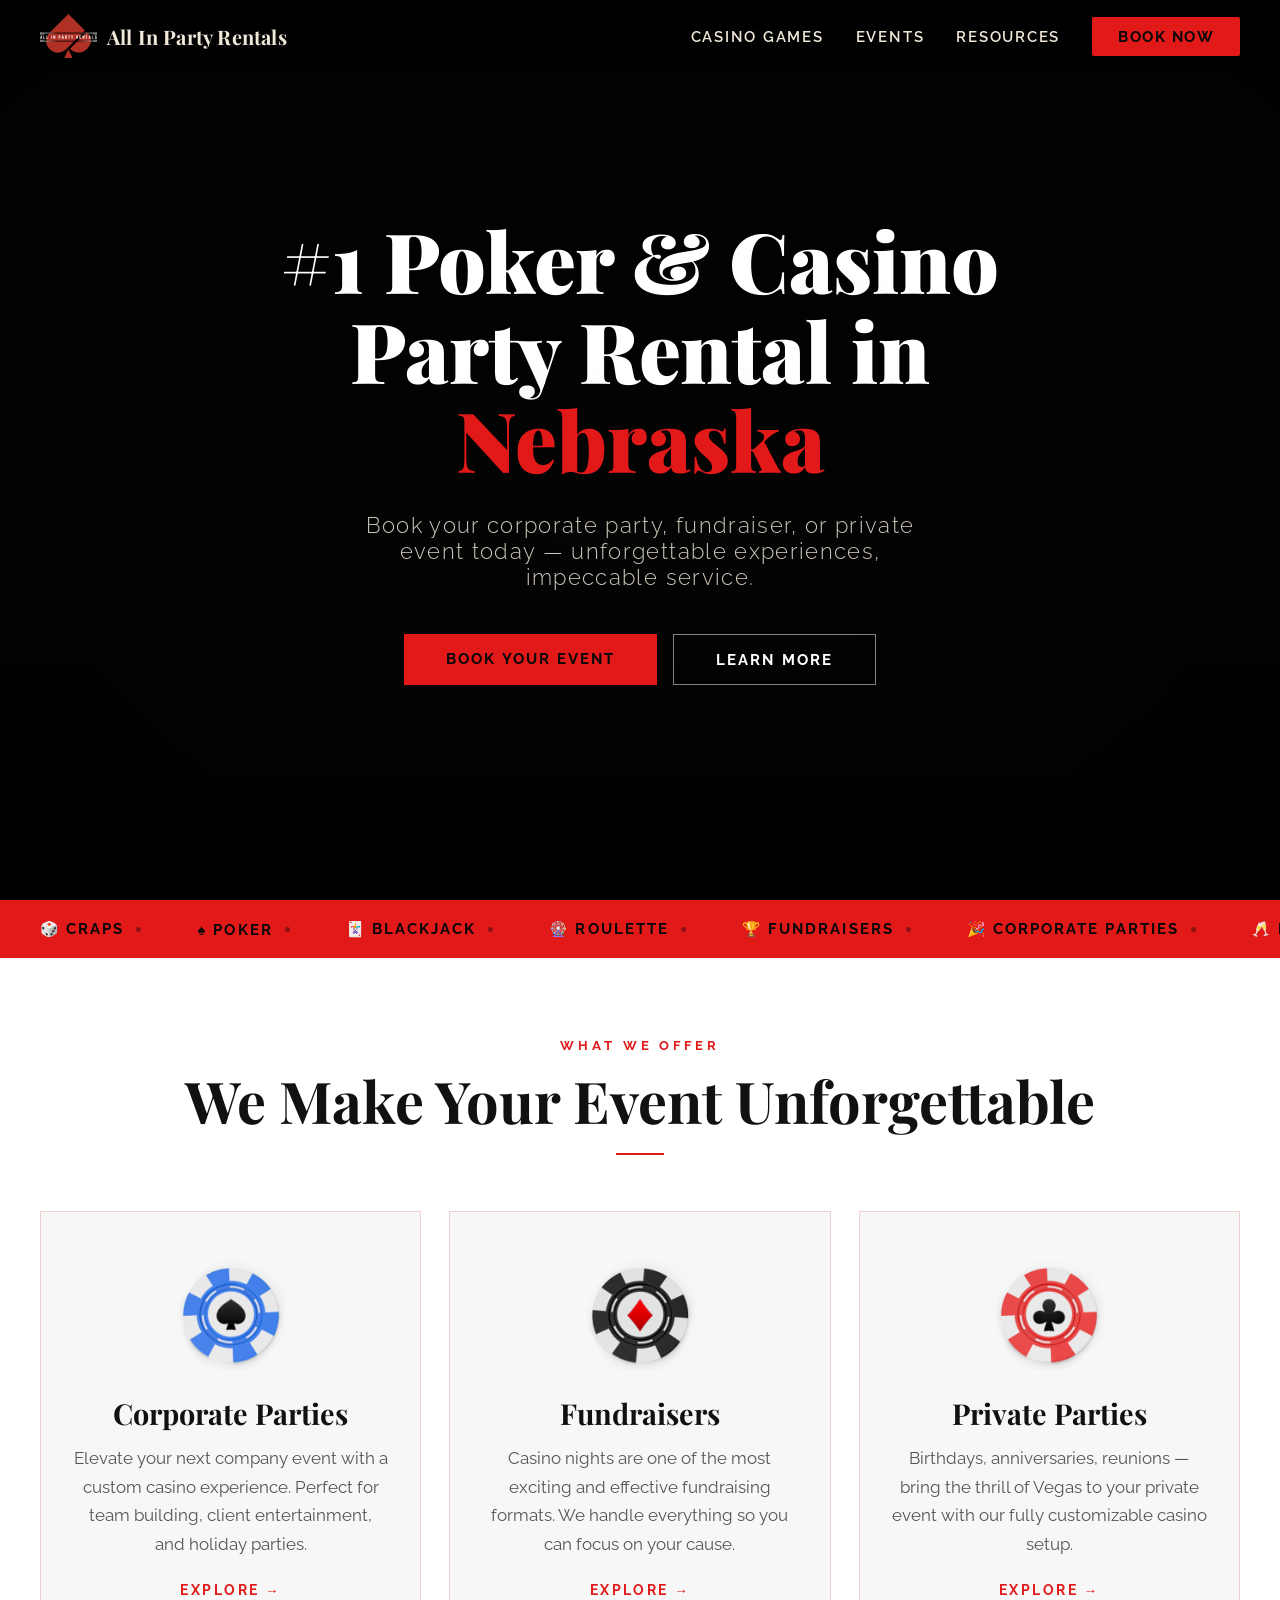
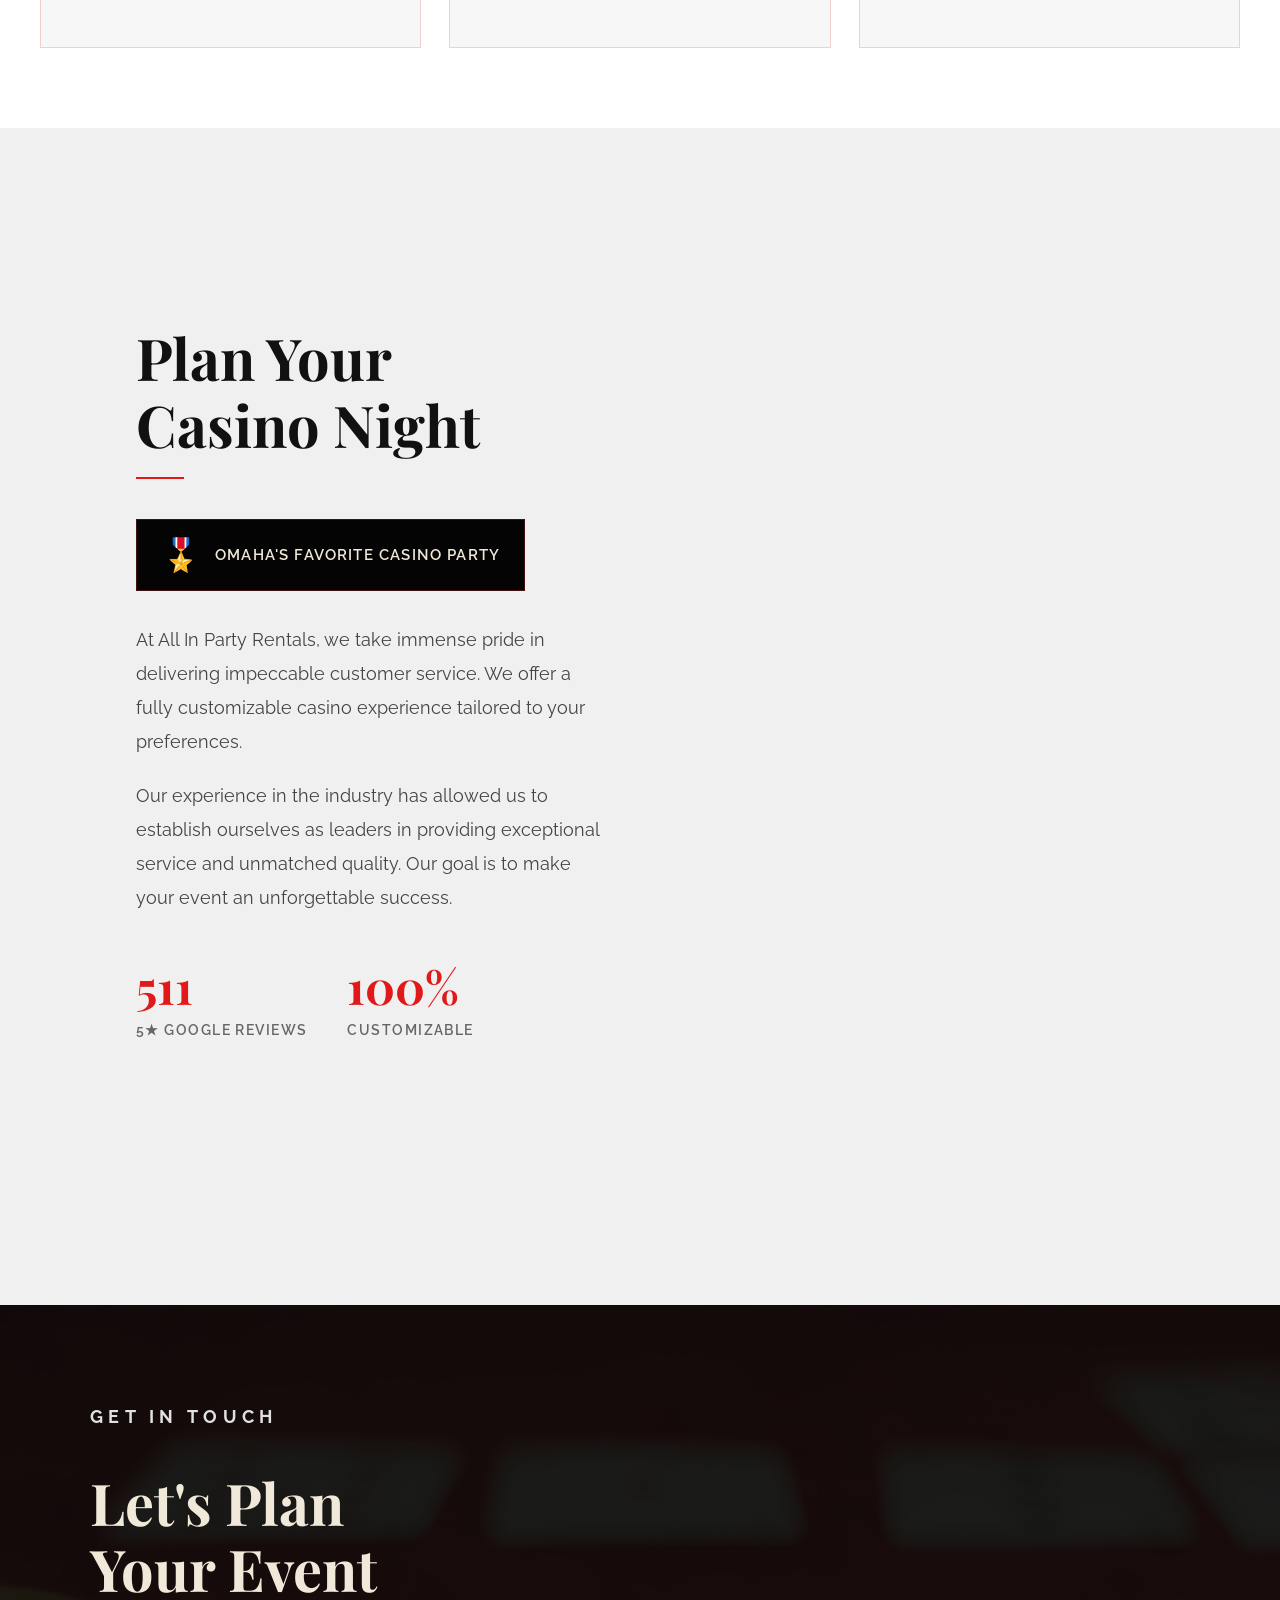
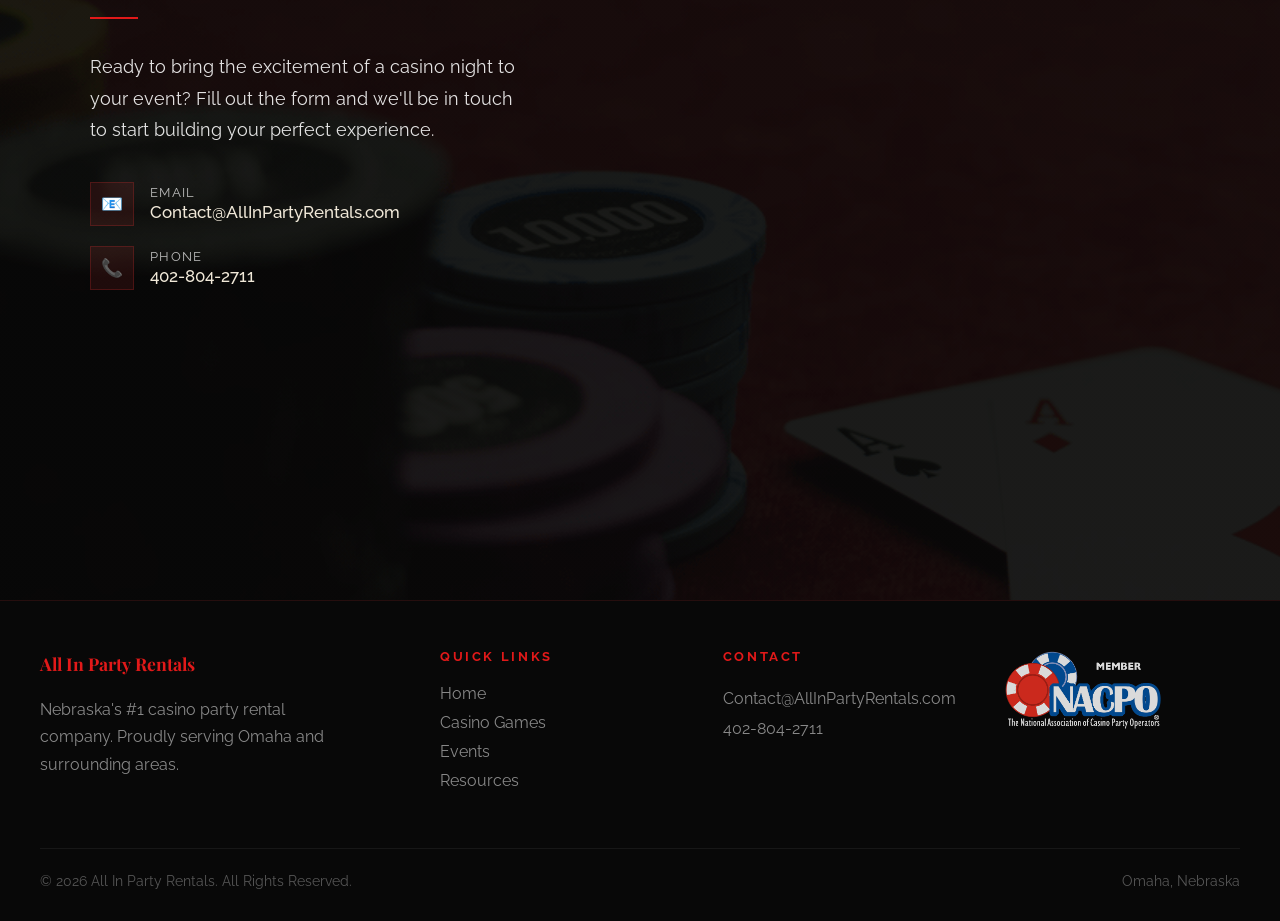
==== index.html @ 8415f89a "added meta pixel" ====
<!DOCTYPE html>
<html lang="en">
<head>
  <meta charset="UTF-8" />
  <meta name="viewport" content="width=device-width, initial-scale=1.0" />
  <title>Casino Night Omaha &amp; Nebraska | All In Party Rentals</title>
  <meta name="description"
    content="Omaha's #1 casino party rental. Blackjack, poker & craps tables with professional dealers for corporate events, fundraisers & private parties across Nebraska." />
  <link rel="canonical" href="https://www.allinpartyrentals.com/" />
  <meta property="og:type" content="website" />
  <meta property="og:title" content="Casino Night Omaha &amp; Nebraska | All In Party Rentals" />
  <meta property="og:description"
    content="Omaha's #1 casino party rental. Blackjack, poker & craps tables with professional dealers for corporate events, fundraisers & private parties across Nebraska." />
  <meta property="og:url" content="https://www.allinpartyrentals.com/" />
  <meta property="og:image"
    content="https://www.allinpartyrentals.com/media/poker-and-casino-gamlbing-header-color-corrected.png" />
  <meta property="og:site_name" content="All In Party Rentals" />
  <meta name="twitter:card" content="summary_large_image" />
  <script type="application/ld+json">
  {
    "@context": "https://schema.org",
    "@type": ["LocalBusiness", "EntertainmentBusiness"],
    "name": "All In Party Rentals",
    "description": "Omaha's premier casino party rental company. We provide professional casino tables and dealers for casino nights, corporate events, fundraisers, and private parties across Nebraska.",
    "url": "https://www.allinpartyrentals.com",
    "telephone": "+14028042711",
    "email": "Contact@AllInPartyRentals.com",
    "address": {
      "@type": "PostalAddress",
      "addressLocality": "Omaha",
      "addressRegion": "NE",
      "addressCountry": "US"
    },
    "geo": {
      "@type": "GeoCoordinates",
      "latitude": 41.2565,
      "longitude": -95.9345
    },
    "areaServed": [
      "Omaha, NE", "Lincoln, NE", "Bellevue, NE", "Fremont, NE", "Blair, NE",
      "Gretna, NE", "Elkhorn, NE", "Kearney, NE", "Nebraska City, NE",
      "Plattsmouth, NE", "Ashland, NE", "Council Bluffs, IA",
      "Glenwood, IA", "Kansas City, MO"
    ],
    "hasOfferCatalog": {
      "@type": "OfferCatalog",
      "name": "Casino Party Rental Services",
      "itemListElement": [
        {"@type": "Offer", "itemOffered": {"@type": "Service", "name": "Casino Night Omaha", "description": "Full casino night rental packages for events in Omaha, Nebraska"}},
        {"@type": "Offer", "itemOffered": {"@type": "Service", "name": "Blackjack Table Rental Omaha", "description": "Professional blackjack table rental with dealer for Omaha and Nebraska events"}},
        {"@type": "Offer", "itemOffered": {"@type": "Service", "name": "Craps Table Rental Nebraska", "description": "Craps table rental with professional dealer for events across Nebraska"}},
        {"@type": "Offer", "itemOffered": {"@type": "Service", "name": "Corporate Casino Night Omaha", "description": "Casino night events and company parties in Omaha and across Nebraska"}},
        {"@type": "Offer", "itemOffered": {"@type": "Service", "name": "Fundraiser Casino Night Nebraska", "description": "Casino night fundraising events for nonprofits and charities across Nebraska"}}
      ]
    },
    "aggregateRating": {
      "@type": "AggregateRating",
      "ratingValue": "5.0",
      "bestRating": "5",
      "ratingCount": "511"
    },
    "sameAs": [
      "https://www.facebook.com/allinpartyrentals",
      "https://www.instagram.com/all_in_party_rentals/",
      "https://www.linkedin.com/company/all-in-party-rentals/about/"
    ]
  }
  </script>
  <link rel="preconnect" href="https://fonts.googleapis.com" />
  <link rel="preconnect" href="https://fonts.gstatic.com" crossorigin />
  <link
    href="https://fonts.googleapis.com/css2?family=Playfair+Display:wght@400;700;900&family=Raleway:wght@300;400;500;600;700&display=swap"
    rel="stylesheet" />
  <link rel="stylesheet" href="styles.css" />
  <link rel="icon" href="media/all-in-party-logo-black.svg" type="image/svg+xml" />
  <link rel="icon" href="media/all-in-party-logo-white.ico" type="image/x-icon" />

  <!-- Google tag (gtag.js) -->
  <script async src="https://www.googletagmanager.com/gtag/js?id=G-B8Q6P3J2T4"></script>
  <script>
    window.dataLayer = window.dataLayer || [];
    function gtag() { dataLayer.push(arguments); }
    gtag('js', new Date());

    gtag('config', 'G-B8Q6P3J2T4');
  </script>

  <!-- Meta Pixel Code -->
  <script>
  !function(f,b,e,v,n,t,s)
  {if(f.fbq)return;n=f.fbq=function(){n.callMethod?
  n.callMethod.apply(n,arguments):n.queue.push(arguments)};
  if(!f._fbq)f._fbq=n;n.push=n;n.loaded=!0;n.version='2.0';
  n.queue=[];t=b.createElement(e);t.async=!0;
  t.src=v;s=b.getElementsByTagName(e)[0];
  s.parentNode.insertBefore(t,s)}(window, document,'script',
  'https://connect.facebook.net/en_US/fbevents.js');
  fbq('init', '976255651562313');
  fbq('track', 'PageView');
  </script>
  <noscript>
    <img height="1" width="1" style="display:none"
    src="https://www.facebook.com/tr?id=976255651562313&ev=PageView&noscript=1"/>
  </noscript>
  <!-- End Meta Pixel Code -->

</head>


<body>

  <!-- ═══════════════════ NAV ═══════════════════ -->
  <nav id="nav">
    <a class="nav-logo" href="#">
      <img src="media/all-in-party-logo-white.svg" alt="All In Party Rentals logo" />
      <span class="nav-logo-text">All In Party Rentals</span>
    </a>
    <ul class="nav-links">
      <li><a href="casino-games.html">Casino Games</a></li>
      <li><a href="events.html">Events</a></li>
      <li><a href="resources.html">Resources</a></li>
      <li><a href="#contact" class="nav-cta">Book Now</a></li>
    </ul>
    <button class="hamburger" id="hamburger" aria-label="Open menu">
      <span></span><span></span><span></span>
    </button>
  </nav>

  <!-- mobile menu -->
  <div class="mobile-menu" id="mobileMenu">
    <a href="casino-games.html" onclick="closeMobile()">Casino Games</a>
    <a href="events.html" onclick="closeMobile()">Events</a>
    <a href="resources.html" onclick="closeMobile()">Resources</a>
    <a href="#contact" style="color:var(--red);">Book Now</a>
  </div>

  <!-- booking modal -->
  <div class="booking-modal" id="bookingModal">
    <button class="modal-close" id="modalClose" aria-label="Close booking form">
      <span></span><span></span>
    </button>
    <div class="modal-inner">
      <p class="section-label" style="text-align:center">Get In Touch</p>
      <h2 class="section-title" style="text-align:center; margin-bottom:20px">Request a Booking</h2>
      <div class="red-rule" style="margin: 0 auto 36px;"></div>
      <div class="contact-form">
        <form id="bookingForm">
          <div class="form-row">
            <div class="form-group">
              <label for="fname">Name *</label>
              <input type="text" id="fname" name="name" placeholder="Your name" required />
            </div>
            <div class="form-group">
              <label for="femail">Email *</label>
              <input type="email" id="femail" name="email" placeholder="your@email.com" required />
            </div>
          </div>
          <div class="form-row">
            <div class="form-group">
              <label for="fphone">Phone</label>
              <input type="tel" id="fphone" name="phone" placeholder="(402) 000-0000" />
            </div>
            <div class="form-group">
              <label for="fdate">Event Date</label>
              <input type="date" id="fdate" name="event_date" />
            </div>
          </div>
          <div class="form-group">
            <label for="flocation">Event Location</label>
            <input type="text" id="flocation" name="event_location" placeholder="City, venue name, etc." />
          </div>
          <div class="form-group">
            <label for="fmessage">Message</label>
            <textarea id="fmessage" name="message"
              placeholder="Tell us about your event — number of guests, type of event, games you're interested in..."></textarea>
          </div>
          <div class="form-submit">
            <button type="submit" class="btn btn-red" id="submitBtn">Send Request</button>
          </div>
          <p class="form-status" id="formStatus"></p>
        </form>
      </div>
    </div>
  </div>

  <!-- ═══════════════════ HERO ═══════════════════ -->
  <section class="hero" id="home">
    <video class="hero-video" autoplay muted loop playsinline preload="auto"
      src="media/Homepage-Casino-new.mp4"></video>
    <div class="hero-overlay"></div>
    <div class="hero-content">
      <h1>#1 Poker &amp; Casino<br>Party Rental in <em>Nebraska</em></h1>
      <p class="hero-sub">Book your corporate party, fundraiser, or private event today — unforgettable experiences,
        impeccable service.</p>
      <div class="hero-buttons">
        <a href="#contact" class="btn btn-red">Book Your Event</a>
        <a href="events.html" class="btn btn-outline">Learn More</a>
      </div>
    </div>

  </section>

  <!-- ═══════════════════ SERVICES STRIP ═══════════════════ -->
  <div class="services-strip">
    <div class="strip-track">
      <span class="strip-item">🎲 Craps <span class="strip-dot"></span></span>
      <span class="strip-item">♠️ Poker <span class="strip-dot"></span></span>
      <span class="strip-item">🃏 Blackjack <span class="strip-dot"></span></span>
      <span class="strip-item">🎡 Roulette <span class="strip-dot"></span></span>
      <span class="strip-item">🏆 Fundraisers <span class="strip-dot"></span></span>
      <span class="strip-item">🎉 Corporate Parties <span class="strip-dot"></span></span>
      <span class="strip-item">🥂 Private Events <span class="strip-dot"></span></span>
      <span class="strip-item">💍 Weddings <span class="strip-dot"></span></span>
      <span class="strip-item">🎓 Grad Parties <span class="strip-dot"></span></span>

      <!-- duplicated for seamless loop -->
      <span class="strip-item">🎲 Craps <span class="strip-dot"></span></span>
      <span class="strip-item">♠️ Poker <span class="strip-dot"></span></span>
      <span class="strip-item">🃏 Blackjack <span class="strip-dot"></span></span>
      <span class="strip-item">🎡 Roulette <span class="strip-dot"></span></span>
      <span class="strip-item">🏆 Fundraisers <span class="strip-dot"></span></span>
      <span class="strip-item">🎉 Corporate Parties <span class="strip-dot"></span></span>
      <span class="strip-item">🥂 Private Events <span class="strip-dot"></span></span>
      <span class="strip-item">💍 Weddings <span class="strip-dot"></span></span>
      <span class="strip-item">🎓 Grad Parties <span class="strip-dot"></span></span>
    </div>
  </div>

  <!-- ═══════════════════ EVENT TYPES ═══════════════════ -->
  <section class="events" id="events">
    <div class="events-inner">
      <p class="section-label reveal">What We Offer</p>
      <h2 class="section-title reveal">We Make Your Event Unforgettable</h2>
      <div class="red-rule reveal" style="margin: 0 auto;"></div>

      <div class="chips-grid">

        <a class="chip-card reveal" href="events.html#corporate">
          <img class="chip-icon" src="media/Blue-White-Casino-Chip.png" alt="Blue casino chip" />
          <h3>Corporate Parties</h3>
          <p>Elevate your next company event with a custom casino experience. Perfect for team building, client
            entertainment, and holiday parties.</p>
          <span class="chip-arrow">Explore →</span>
        </a>

        <a class="chip-card reveal" href="events.html#fundraisers">
          <img class="chip-icon" src="media/Black-White-Casino-Chip.png" alt="Black casino chip" />
          <h3>Fundraisers</h3>
          <p>Casino nights are one of the most exciting and effective fundraising formats. We handle everything so you
            can focus on your cause.</p>
          <span class="chip-arrow">Explore →</span>
        </a>

        <a class="chip-card reveal" href="events.html#private">
          <img class="chip-icon" src="media/Red-White-Casino-Chip.png" alt="Red casino chip" />
          <h3>Private Parties</h3>
          <p>Birthdays, anniversaries, reunions — bring the thrill of Vegas to your private event with our fully
            customizable casino setup.</p>
          <span class="chip-arrow">Explore →</span>
        </a>

      </div>
    </div>
  </section>

  <!-- ═══════════════════ ABOUT ═══════════════════ -->
  <section class="about" id="about">
    <div class="about-inner">

      <div class="about-text">
        <p class="section-label reveal"></p>
        <h2 class="section-title reveal">Plan Your<br>Casino Night</h2>
        <div class="red-rule reveal"></div>

        <div class="about-badge reveal">
          <span>🎖️</span>
          <p>Omaha's Favorite Casino Party</p>
        </div>

        <p class="reveal">At All In Party Rentals, we take immense pride in delivering impeccable customer service. We
          offer a fully customizable casino experience tailored to your preferences.</p>
        <p class="reveal">Our experience in the industry has allowed us to establish ourselves as leaders in providing
          exceptional service and unmatched quality. Our goal is to make your event an unforgettable success.</p>

        <div class="stats-row reveal">
          <div class="stat">
            <h4>511</h4>
            <p>5★ Google Reviews</p>
          </div>

          <div class="stat">
            <h4>100%</h4>
            <p>Customizable</p>
          </div>

        </div>

        <div style="margin-top: 36px;" class="reveal">
          <a href="#contact" class="btn btn-red">Get a Quote</a>
        </div>
      </div>

    </div>

    <div class="about-image-wrap reveal">
      <img src="media/Intersection-2-e1687543511162.png" alt="Roulette wheel"
        onerror="this.parentElement.style.display='none'" />
    </div>

  </section>

  <!-- ═══════════════════ CONTACT ═══════════════════ -->
  <section class="contact" id="contact">
    <div class="contact-inner">

      <div class="contact-info">
        <p class="section-label reveal">Get In Touch</p>
        <h2 class="section-title reveal">Let's Plan<br>Your Event</h2>
        <div class="red-rule reveal"></div>
        <p class="reveal">Ready to bring the excitement of a casino night to your event? Fill out the form and we'll be
          in touch to start building your perfect experience.</p>

        <div class="contact-detail reveal">
          <div class="contact-detail-icon">📧</div>
          <div class="contact-detail-text">
            <small>Email</small>
            <a href="mailto:Contact@AllInPartyRentals.com">Contact@AllInPartyRentals.com</a>
          </div>
        </div>

        <div class="contact-detail reveal">
          <div class="contact-detail-icon">📞</div>
          <div class="contact-detail-text">
            <small>Phone</small>
            <a href="tel:4028042711">402-804-2711</a>
          </div>
        </div>

        <div class="social-links reveal">
          <a class="social-link" href="https://www.facebook.com/allinpartyrentals" target="_blank"
            aria-label="Facebook">
            <svg viewBox="0 0 24 24">
              <path d="M18 2h-3a5 5 0 0 0-5 5v3H7v4h3v8h4v-8h3l1-4h-4V7a1 1 0 0 1 1-1h3z" />
            </svg>
          </a>
          <a class="social-link" href="https://www.instagram.com/all_in_party_rentals/" target="_blank"
            aria-label="Instagram">
            <svg viewBox="0 0 16 16" fill="currentColor">
              <path
                d="M8 0C5.829 0 5.556.01 4.703.048 3.85.088 3.269.222 2.76.42a3.917 3.917 0 0 0-1.417.923A3.927 3.927 0 0 0 .42 2.76C.222 3.268.087 3.85.048 4.7.01 5.555 0 5.827 0 8.001c0 2.172.01 2.444.048 3.297.04.852.174 1.433.372 1.942.205.526.478.972.923 1.417.444.445.89.719 1.416.923.51.198 1.09.333 1.942.372C5.555 15.99 5.827 16 8 16s2.444-.01 3.298-.048c.851-.04 1.434-.174 1.943-.372a3.916 3.916 0 0 0 1.416-.923c.445-.445.718-.891.923-1.417.197-.509.332-1.09.372-1.942C15.99 10.445 16 10.173 16 8s-.01-2.445-.048-3.299c-.04-.851-.175-1.433-.372-1.941a3.926 3.926 0 0 0-.923-1.417A3.911 3.911 0 0 0 13.24.42c-.51-.198-1.092-.333-1.943-.372C10.443.01 10.172 0 7.998 0H8zm-.717 1.442h.718c2.136 0 2.389.007 3.232.046.78.035 1.204.166 1.486.275.373.145.64.319.92.599.28.28.453.546.598.92.11.281.24.705.275 1.485.039.843.047 1.096.047 3.231s-.008 2.389-.047 3.232c-.035.78-.166 1.203-.275 1.485a2.47 2.47 0 0 1-.599.919c-.28.28-.546.453-.92.598-.28.11-.704.24-1.485.276-.843.038-1.096.047-3.232.047s-2.39-.009-3.233-.047c-.78-.036-1.203-.166-1.485-.276a2.478 2.478 0 0 1-.92-.598 2.48 2.48 0 0 1-.6-.92c-.109-.281-.24-.705-.275-1.485-.038-.843-.046-1.096-.046-3.233 0-2.136.008-2.388.046-3.231.036-.78.166-1.204.276-1.486.145-.373.319-.64.599-.92.28-.28.546-.453.92-.598.282-.11.705-.24 1.485-.276.738-.034 1.024-.044 2.515-.045v.002zm4.988 1.328a.96.96 0 1 0 0 1.92.96.96 0 0 0 0-1.92zm-4.27 1.122a4.109 4.109 0 1 0 0 8.217 4.109 4.109 0 0 0 0-8.217zm0 1.441a2.667 2.667 0 1 1 0 5.334 2.667 2.667 0 0 1 0-5.334z" />
            </svg>
          </a>
          <a class="social-link" href="https://www.linkedin.com/company/all-in-party-rentals/about/" target="_blank"
            aria-label="LinkedIn">
            <svg viewBox="0 0 24 24">
              <path d="M16 8a6 6 0 0 1 6 6v7h-4v-7a2 2 0 0 0-2-2 2 2 0 0 0-2 2v7h-4v-7a6 6 0 0 1 6-6zM2 9h4v12H2z" />
              <circle cx="4" cy="4" r="2" />
            </svg>
          </a>
        </div>

        <div class="service-areas reveal">
          <strong>Service Areas</strong>
          <p>Omaha, Lincoln, Elkhorn, Gretna, Blair, Fremont, Bellevue, Plattsmouth, Nebraska City, Kearney, Council
            Bluffs, Glenwood, Ashland &amp; Kansas City</p>
        </div>
      </div>

      <div class="contact-form reveal">
        <h3>Request Booking</h3>
        <form id="bookingFormBottom">
          <div class="form-row">
            <div class="form-group">
              <label for="fname2">Name *</label>
              <input type="text" id="fname2" name="name" placeholder="Your name" required />
            </div>
            <div class="form-group">
              <label for="femail2">Email *</label>
              <input type="email" id="femail2" name="email" placeholder="your@email.com" required />
            </div>
          </div>
          <div class="form-row">
            <div class="form-group">
              <label for="fphone2">Phone</label>
              <input type="tel" id="fphone2" name="phone" placeholder="(402) 000-0000" />
            </div>
            <div class="form-group">
              <label for="fdate2">Event Date</label>
              <input type="date" id="fdate2" name="event_date" />
            </div>
          </div>
          <div class="form-group">
            <label for="flocation2">Event Location</label>
            <input type="text" id="flocation2" name="event_location" placeholder="City, venue name, etc." />
          </div>
          <div class="form-group">
            <label for="fmessage2">Message</label>
            <textarea id="fmessage2" name="message"
              placeholder="Tell us about your event — number of guests, type of event, games you're interested in..."></textarea>
          </div>
          <div class="form-submit">
            <button type="submit" class="btn btn-red" id="submitBtn2">Send Request</button>
          </div>
          <p class="form-status" id="formStatus2"></p>
        </form>
      </div>

    </div>
  </section>

  <!-- ═══════════════════ FOOTER ═══════════════════ -->
  <footer>
    <div class="footer-inner">

      <div class="footer-brand">
        <img src="https://allinpartyrentals.com/wp-content/uploads/All-In-Party-Rentals-Logo-300x232.png"
          alt="All In Party Rentals"
          onerror="this.style.display='none'; this.insertAdjacentHTML('afterend','<p style=\'font-family:var(--font-display);font-size:1.1rem;color:var(--red);font-weight:700;margin-bottom:16px;\'>All In Party Rentals</p>')" />
        <p>Nebraska's #1 casino party rental company. Proudly serving Omaha and
          surrounding areas.</p>
      </div>

      <div class="footer-col">
        <h4>Quick Links</h4>
        <ul>
          <li><a href="#home">Home</a></li>
          <li><a href="casino-games.html">Casino Games</a></li>
          <li><a href="events.html">Events</a></li>
          <li><a href="resources.html">Resources</a></li>
        </ul>
      </div>

      <div class="footer-col">
        <h4>Contact</h4>
        <address>
          <a href="mailto:Contact@AllInPartyRentals.com">Contact@AllInPartyRentals.com</a><br />
          <a href="tel:4028042711">402-804-2711</a>
        </address>
      </div>

      <div class="footer-col footer-members">
        <img src="media/NACPO-Member-Light.png" alt="NAPCO Member" />
      </div>

    </div>

    <div class="footer-bottom">
      <p>© 2026 All In Party Rentals. All Rights Reserved.</p>
      <p>Omaha, Nebraska</p>
    </div>
  </footer>

  <script src="main.js"></script>
</body>
</html>
---- styles.css ----
*,
*::before,
*::after {
  box-sizing: border-box;
  margin: 0;
  padding: 0;
}

:root {
  --red: rgb(225, 25, 25);
  --red-light: rgb(255, 100, 100);
  --red-dim: #8a1e1e;
  --black: #080808;
  --dark: #111111;
  --dark2: #1a1a1a;
  --cream: #f0e8d8;
  --muted: #888;
  --font-display: "Playfair Display", serif;
  --font-body: "Raleway", sans-serif;
  --transition: 0.3s ease;
}

html {
  scroll-behavior: smooth;
}

body {
  font-family: var(--font-body);
  background: var(--black);
  color: var(--cream);
  overflow-x: hidden;
}

/* ─── SCROLLBAR ─── */
::-webkit-scrollbar {
  width: 6px;
}
::-webkit-scrollbar-track {
  background: var(--black);
}
::-webkit-scrollbar-thumb {
  background: var(--red-dim);
  border-radius: 3px;
}

/* ─── NAV ─── */
nav {
  position: fixed;
  top: 0;
  left: 0;
  right: 0;
  z-index: 100;
  display: flex;
  align-items: center;
  justify-content: space-between;
  padding: 0 40px;
  height: 72px;
  background: linear-gradient(
    to bottom,
    rgba(0, 0, 0, 0.85) 0%,
    transparent 100%
  );
  transition: background var(--transition), box-shadow var(--transition);
}
nav.scrolled {
  background: rgba(8, 8, 8, 0.97);
  box-shadow: 0 1px 0 rgba(207, 46, 46, 0.2);
}

.nav-logo {
  display: flex;
  align-items: center;
  gap: 10px;
  text-decoration: none;
}
.nav-logo img {
  height: 44px;
  width: auto;
  display: block;
}
.nav-logo-text {
  font-family: var(--font-display);
  font-size: 1.25rem;
  font-weight: 700;
  color: var(--cream);
  letter-spacing: 0.01em;
  white-space: nowrap;
}

.nav-links {
  display: flex;
  gap: 32px;
  list-style: none;
}
.nav-links a {
  text-decoration: none;
  color: var(--cream);
  font-weight: 600;
  font-size: 0.92rem;
  letter-spacing: 0.12em;
  text-transform: uppercase;
  transition: color var(--transition);
  position: relative;
}
.nav-links a::after {
  content: "";
  position: absolute;
  bottom: -4px;
  left: 0;
  right: 0;
  height: 1px;
  background: var(--red);
  transform: scaleX(0);
  transition: transform var(--transition);
}
.nav-links a:hover {
  color: var(--red);
}
.nav-links a:hover::after {
  transform: scaleX(1);
}

.nav-links .nav-cta {
  background: var(--red);
  color: var(--black);
  padding: 11px 26px;
  border-radius: 2px;
  font-weight: 700;
  letter-spacing: 0.1em;
  transition: background var(--transition);
}
.nav-links .nav-cta:hover {
  background: var(--red-light);
  color: var(--black);
}
.nav-links .nav-cta::after {
  display: none;
}

/* hamburger */
.hamburger {
  display: none;
  flex-direction: column;
  gap: 5px;
  cursor: pointer;
  padding: 4px;
  background: none;
  border: none;
}
.hamburger span {
  display: block;
  width: 26px;
  height: 2px;
  background: var(--cream);
  transition: all var(--transition);
  transform-origin: center;
}
.hamburger.open span:nth-child(1) {
  transform: translateY(7px) rotate(45deg);
}
.hamburger.open span:nth-child(2) {
  opacity: 0;
}
.hamburger.open span:nth-child(3) {
  transform: translateY(-7px) rotate(-45deg);
}

.mobile-menu {
  display: none;
  position: fixed;
  inset: 0;
  background: rgba(8, 8, 8, 0.98);
  z-index: 99;
  flex-direction: column;
  align-items: center;
  justify-content: center;
  gap: 32px;
}
.mobile-menu.open {
  display: flex;
}
.mobile-menu a {
  font-family: var(--font-display);
  font-size: 2rem;
  color: var(--cream);
  text-decoration: none;
  transition: color var(--transition);
}
.mobile-menu a:hover {
  color: var(--red);
}

/* ─── BOOKING MODAL ─── */
.booking-modal {
  display: none;
  position: fixed;
  inset: 0;
  background: rgba(8, 8, 8, 0.98);
  z-index: 200;
  overflow-y: auto;
  padding: 100px 24px 60px;
}
.booking-modal.open {
  display: block;
}

.modal-close {
  position: fixed;
  top: 20px;
  right: 28px;
  width: 44px;
  height: 44px;
  background: none;
  border: none;
  cursor: pointer;
  display: flex;
  flex-direction: column;
  align-items: center;
  justify-content: center;
  gap: 0;
  padding: 4px;
  z-index: 201;
}
.modal-close span {
  display: block;
  width: 26px;
  height: 2px;
  background: var(--cream);
  transition: background var(--transition);
  transform-origin: center;
}
.modal-close span:nth-child(1) {
  transform: translateY(1px) rotate(45deg);
}
.modal-close span:nth-child(2) {
  transform: translateY(-1px) rotate(-45deg);
}
.modal-close:hover span {
  background: var(--red);
}

.modal-inner {
  max-width: 640px;
  margin: 0 auto;
}
.modal-inner .section-label {
  color: var(--red);
}
.modal-inner .section-title {
  color: var(--cream);
}

/* ─── HERO ─── */
.hero {
  position: relative;
  height: 100vh;
  min-height: 600px;
  display: flex;
  flex-direction: column;
  align-items: center;
  justify-content: center;
  text-align: center;
  overflow: hidden;
}

.hero-video {
  position: absolute;
  inset: 0;
  width: 100%;
  height: 100%;
  object-fit: cover;
  z-index: 0;
}

.hero-overlay {
  position: absolute;
  inset: 0;
  background: radial-gradient(
      ellipse at center,
      rgba(0, 0, 0, 0.35) 0%,
      rgba(0, 0, 0, 0.75) 100%
    ),
    linear-gradient(
      to bottom,
      rgba(0, 0, 0, 0.4) 0%,
      rgba(0, 0, 0, 0.2) 50%,
      rgba(0, 0, 0, 0.7) 100%
    );
  z-index: 1;
}

.hero-content {
  position: relative;
  z-index: 2;
  max-width: 860px;
  padding: 0 24px;
  animation: fadeUp 1.2s ease both;
}

.hero-eyebrow {
  display: inline-block;
  font-size: 1.15rem;
  letter-spacing: 0.3em;
  text-transform: uppercase;
  color: var(--red);
  font-weight: 800;
  margin-bottom: 20px;
  padding: 6px 18px;
  border: 3px solid rgba(207, 46, 46, 0.4);
}

.hero h1 {
  font-family: var(--font-display);
  font-size: clamp(3rem, 6.5vw, 6rem);
  font-weight: 900;
  line-height: 1.08;
  color: #fff;
  margin-bottom: 28px;
  text-shadow: 0 2px 40px rgba(0, 0, 0, 0.6);
}
.hero h1 em {
  font-style: normal;
  color: var(--red);
}

.hero-sub {
  font-size: clamp(1.1rem, 2.2vw, 1.4rem);
  font-weight: 300;
  letter-spacing: 0.06em;
  color: rgba(240, 232, 216, 0.85);
  margin: 0 auto 44px;
  max-width: 580px;
}

.hero-buttons {
  display: flex;
  gap: 16px;
  justify-content: center;
  flex-wrap: wrap;
}

/* ─── BUTTONS ─── */
.btn {
  display: inline-block;
  padding: 16px 42px;
  font-family: var(--font-body);
  font-weight: 700;
  font-size: 0.92rem;
  letter-spacing: 0.14em;
  text-transform: uppercase;
  text-decoration: none;
  border: none;
  cursor: pointer;
  transition: all var(--transition);
}
.btn-red {
  background: var(--red);
  color: var(--black);
}
.btn-red:hover {
  background: var(--red-light);
  transform: translateY(-1px);
  box-shadow: 0 8px 30px rgba(207, 46, 46, 0.4);
}
.btn-outline {
  background: transparent;
  color: #fff;
  border: 1px solid rgba(255, 255, 255, 0.5);
}
.btn-outline:hover {
  border-color: var(--red);
  color: var(--red);
  transform: translateY(-1px);
}

/* ─── SECTION SHARED ─── */
section {
  padding: 96px 40px;
}

.section-label {
  font-size: 0.82rem;
  letter-spacing: 0.3em;
  text-transform: uppercase;
  color: var(--red);
  font-weight: 700;
  margin-bottom: 14px;
}

.section-title {
  font-family: var(--font-display);
  font-size: clamp(2.4rem, 4.5vw, 3.8rem);
  font-weight: 700;
  line-height: 1.15;
  margin-bottom: 20px;
}

.red-rule {
  width: 48px;
  height: 2px;
  background: var(--red);
  margin-bottom: 32px;
}

/* ─── EVENT TYPES ─── */
.events {
  background: #ffffff;
  padding-top: 80px;
  padding-bottom: 80px;
}

.events .section-label {
  color: var(--red);
}

.events .section-title {
  color: #111111;
}

.events-inner {
  max-width: 1200px;
  margin: 0 auto;
  text-align: center;
}

.chips-grid {
  display: grid;
  grid-template-columns: repeat(3, 1fr);
  gap: 28px;
  margin-top: 56px;
}

.chip-card {
  background: #f7f7f7;
  border: 1px solid rgba(207, 46, 46, 0.2);
  padding: 48px 32px;
  text-decoration: none;
  color: #111111;
  transition: all var(--transition);
  position: relative;
  overflow: hidden;
}
.chip-card::before {
  content: "";
  position: absolute;
  inset: 0;
  background: linear-gradient(
    135deg,
    rgba(207, 46, 46, 0.07) 0%,
    transparent 60%
  );
  opacity: 0;
  transition: opacity var(--transition);
}
.chip-card:hover {
  border-color: rgba(207, 46, 46, 0.5);
  transform: translateY(-4px);
  box-shadow: 0 20px 60px rgba(0, 0, 0, 0.4);
}
.chip-card:hover::before {
  opacity: 1;
}

.chip-icon {
  width: 110px;
  height: 110px;
  object-fit: contain;
  margin: 0 auto 24px;
  display: block;
}
.chip-card h3 {
  font-family: var(--font-display);
  font-size: 1.8rem;
  font-weight: 700;
  margin-bottom: 12px;
  text-transform: capitalize;
}
.chip-card p {
  font-size: 1.05rem;
  color: #555555;
  line-height: 1.7;
}
.chip-arrow {
  display: inline-block;
  margin-top: 24px;
  font-size: 0.85rem;
  letter-spacing: 0.18em;
  text-transform: uppercase;
  color: var(--red);
  font-weight: 700;
}

/* ─── ABOUT ─── */
.about {
  background: #f0f0f0;
  overflow: hidden;
  position: relative;
}

.about .section-title {
  color: #111111;
}

.about-inner {
  padding: 80px 40px 80px 8%;
  margin-right: 50%;
}
.about-text p {
  font-size: 1.15rem;
  line-height: 1.85;
  color: #444444;
  margin-bottom: 20px;
}
.about-badge {
  display: inline-flex;
  align-items: center;
  gap: 14px;
  background: #050404;
  border: 1px solid rgba(207, 46, 46, 0.3);
  padding: 16px 24px;
  margin-top: 8px;
  margin-bottom: 32px;
}
.about-badge span {
  font-size: 2rem;
}
.about-badge p {
  font-size: 0.92rem;
  font-weight: 600;
  letter-spacing: 0.08em;
  text-transform: uppercase;
  color: var(--cream);
  margin: 0;
}

.about-image-wrap {
  position: absolute;
  right: 0;
  top: 0;
  bottom: 0;
  width: 50%;
  display: flex;
  align-items: center;
  justify-content: flex-end;
  overflow: hidden;
}
.about-image-wrap img {
  width: clamp(240px, 40vw, 620px);
  max-width: 100%;
  display: block;
  filter: brightness(0.85) contrast(1.1);
}

.stats-row {
  display: flex;
  gap: 40px;
  margin-top: 40px;
}
.stat h4 {
  font-family: var(--font-display);
  font-size: 2.9rem;
  color: var(--red);
  font-weight: 700;
}
.stat p {
  font-size: 0.9rem;
  letter-spacing: 0.1em;
  text-transform: uppercase;
  color: #666666;
  margin: 0;
  font-weight: 600;
}

/* ─── SERVICES STRIP ─── */
.services-strip {
  background: var(--red);
  padding: 20px 40px;
  overflow: hidden;
}
.strip-track {
  display: flex;
  width: max-content;
  gap: 56px;
  animation: marquee 40s linear infinite;
  white-space: nowrap;
}
.strip-item {
  display: flex;
  align-items: center;
  gap: 12px;
  font-family: var(--font-body);
  font-weight: 700;
  font-size: 0.92rem;
  letter-spacing: 0.14em;
  text-transform: uppercase;
  color: var(--black);
  flex-shrink: 0;
}
.strip-dot {
  width: 5px;
  height: 5px;
  background: var(--black);
  border-radius: 50%;
  opacity: 0.4;
}

/* ─── CONTACT ─── */
.contact {
  background:
    linear-gradient(rgba(8, 8, 8, 0.92), rgba(8, 8, 8, 0.92)),
    url("media/Intersection-3.png") center / cover no-repeat;
}

.contact-inner {
  max-width: 1100px;
  margin: 0 auto;
  display: grid;
  grid-template-columns: 1fr 1.3fr;
  gap: 80px;
  align-items: start;
}
.contact-info h2 {
  margin-bottom: 16px;
}
.contact-info > p {
  font-size: 1.1rem;
  color: rgba(255, 255, 255, 0.88);
  line-height: 1.8;
  margin-bottom: 36px;
}

.contact-detail {
  display: flex;
  align-items: center;
  gap: 16px;
  margin-bottom: 20px;
}
.contact-detail-icon {
  width: 44px;
  height: 44px;
  background: rgba(207, 46, 46, 0.12);
  border: 1px solid rgba(207, 46, 46, 0.25);
  display: flex;
  align-items: center;
  justify-content: center;
  font-size: 1.1rem;
  flex-shrink: 0;
}
.contact-detail-text a {
  color: var(--cream);
  text-decoration: none;
  font-weight: 500;
  font-size: 1.05rem;
  transition: color var(--transition);
}
.contact-detail-text a:hover {
  color: var(--red);
}
.contact-detail-text small {
  display: block;
  font-size: 0.82rem;
  letter-spacing: 0.1em;
  text-transform: uppercase;
  color: rgba(255, 255, 255, 0.7);
  margin-bottom: 2px;
}

.service-areas {
  margin-top: 36px;
  padding-top: 28px;
  border-top: 1px solid rgba(255, 255, 255, 0.07);
}
.service-areas p {
  font-size: 0.95rem;
  color: rgba(255, 255, 255, 0.85);
  margin-bottom: 0;
}
.service-areas strong {
  display: block;
  font-size: 0.82rem;
  letter-spacing: 0.15em;
  text-transform: uppercase;
  color: var(--red);
  margin-bottom: 8px;
}

/* ─── FORM ─── */
.contact-form {
  background: var(--dark2);
  border: 1px solid rgba(207, 46, 46, 0.15);
  padding: 44px 40px;
}
.contact-form h3 {
  font-family: var(--font-display);
  font-size: 1.9rem;
  margin-bottom: 28px;
  padding-bottom: 20px;
  border-bottom: 1px solid rgba(255, 255, 255, 0.07);
}

.form-row {
  display: grid;
  grid-template-columns: 1fr 1fr;
  gap: 16px;
}
.form-group {
  margin-bottom: 16px;
}
.form-group label {
  display: block;
  font-size: 0.82rem;
  letter-spacing: 0.14em;
  text-transform: uppercase;
  font-weight: 700;
  color: rgba(255, 255, 255, 0.85);
  margin-bottom: 8px;
}
.form-group input,
.form-group textarea {
  width: 100%;
  background: rgba(255, 255, 255, 0.04);
  border: 1px solid rgba(255, 255, 255, 0.1);
  color: var(--cream);
  font-family: var(--font-body);
  font-size: 1.05rem;
  padding: 14px 18px;
  outline: none;
  transition: border-color var(--transition);
  border-radius: 0;
  -webkit-appearance: none;
}
.form-group input:focus,
.form-group textarea:focus {
  border-color: var(--red);
}
.form-group input::placeholder,
.form-group textarea::placeholder {
  color: rgba(255, 255, 255, 0.2);
}
.form-group textarea {
  resize: vertical;
  min-height: 110px;
}

.form-submit {
  margin-top: 8px;
}
.form-submit .btn {
  width: 100%;
  text-align: center;
  font-size: 0.95rem;
}

.form-status {
  margin-top: 14px;
  font-size: 0.95rem;
  text-align: center;
  min-height: 20px;
  transition: color var(--transition);
}
.form-status.success {
  color: #6fcf97;
}
.form-status.error {
  color: #eb5757;
}

/* ─── SOCIAL ─── */
.social-links {
  display: flex;
  gap: 14px;
  margin-top: 32px;
}
.social-link {
  width: 40px;
  height: 40px;
  border: 1px solid rgba(207, 46, 46, 0.3);
  display: flex;
  align-items: center;
  justify-content: center;
  color: var(--cream);
  text-decoration: none;
  font-size: 0.95rem;
  transition: all var(--transition);
}
.social-link:hover {
  background: var(--red);
  border-color: var(--red);
  color: var(--black);
}
.social-link svg {
  width: 16px;
  height: 16px;
  fill: currentColor;
}

/* ─── FOOTER ─── */
footer {
  background: var(--black);
  border-top: 1px solid rgba(207, 46, 46, 0.15);
  padding: 48px 40px 32px;
}
.footer-inner {
  max-width: 1200px;
  margin: 0 auto;
  display: grid;
  grid-template-columns: 1.5fr 1fr 1fr 1fr;
  gap: 48px;
  margin-bottom: 48px;
}
.footer-members img {
  height: 80px;
  width: auto;
  object-fit: contain;
  object-position: left;
  opacity: 0.85;
  transition: opacity var(--transition);
}
.footer-members img:hover {
  opacity: 1;
}
.footer-brand img {
  height: 48px;
  margin-bottom: 20px;
}
.footer-brand p {
  font-size: 0.98rem;
  color: var(--muted);
  line-height: 1.75;
  max-width: 300px;
}

.footer-col h4 {
  font-size: 0.82rem;
  letter-spacing: 0.2em;
  text-transform: uppercase;
  color: var(--red);
  font-weight: 700;
  margin-bottom: 20px;
}
.footer-col ul {
  list-style: none;
}
.footer-col ul li {
  margin-bottom: 10px;
}
.footer-col a {
  color: var(--muted);
  text-decoration: none;
  font-size: 1rem;
  transition: color var(--transition);
}
.footer-col a:hover {
  color: var(--red);
}

.footer-col address {
  font-style: normal;
  font-size: 1rem;
  color: var(--muted);
  line-height: 1.9;
}

.footer-bottom {
  max-width: 1200px;
  margin: 0 auto;
  padding-top: 24px;
  border-top: 1px solid rgba(255, 255, 255, 0.06);
  display: flex;
  align-items: center;
  justify-content: space-between;
  font-size: 0.88rem;
  color: rgba(136, 136, 136, 0.6);
}

/* ─── ANIMATIONS ─── */
@keyframes fadeUp {
  from {
    opacity: 0;
    transform: translateY(30px);
  }
  to {
    opacity: 1;
    transform: translateY(0);
  }
}
@keyframes bounce {
  0%,
  100% {
    transform: translateX(-50%) translateY(0);
  }
  50% {
    transform: translateX(-50%) translateY(8px);
  }
}
@keyframes marquee {
  from {
    transform: translateX(0);
  }
  to {
    transform: translateX(-50%);
  }
}

/* ─── SCROLL REVEAL ─── */
.reveal {
  opacity: 0;
  transform: translateY(24px);
  transition: opacity 0.7s ease, transform 0.7s ease;
}
.reveal.visible {
  opacity: 1;
  transform: none;
}

/* ─── PAGE HERO (inner pages) ─── */
.page-hero {
  position: relative;
  padding-top: 72px;
  height: 65vh;
  min-height: 440px;
  display: flex;
  align-items: flex-end;
  overflow: hidden;
}
.page-hero-bg {
  position: absolute;
  inset: 0;
  background-size: cover;
  background-position: center;
  z-index: 0;
}
.page-hero-overlay {
  position: absolute;
  inset: 0;
  background: linear-gradient(
    to bottom,
    rgba(0, 0, 0, 0.25) 0%,
    rgba(0, 0, 0, 0.88) 100%
  );
  z-index: 1;
}
.page-hero-content {
  position: relative;
  z-index: 2;
  max-width: 1200px;
  width: 100%;
  margin: 0 auto;
  padding: 0 40px 80px;
}
.page-hero-content .section-label {
  color: var(--red);
  margin-bottom: 10px;
}
.page-hero-content h1 {
  font-family: var(--font-display);
  font-size: clamp(2.6rem, 5.5vw, 4.8rem);
  font-weight: 900;
  color: #fff;
  line-height: 1.08;
  margin-bottom: 18px;
  text-shadow: 0 2px 40px rgba(0, 0, 0, 0.6);
}
.page-hero-content h1 em {
  font-style: normal;
  color: var(--red);
}
.page-hero-content .hero-sub {
  font-size: clamp(1rem, 2vw, 1.25rem);
  color: rgba(240, 232, 216, 0.85);
  max-width: 580px;
  line-height: 1.75;
  font-weight: 300;
  letter-spacing: 0.04em;
}

/* ─── SPLIT ROWS (game cards / event sections) ─── */
.split-section {
  padding: 0;
}
.split-row {
  display: grid;
  grid-template-columns: 1fr 1fr;
  min-height: 500px;
}
.split-row.reverse .split-img { order: 2; }
.split-row.reverse .split-body { order: 1; }

.split-img {
  position: relative;
  overflow: hidden;
}
.split-img img {
  width: 100%;
  height: 100%;
  object-fit: cover;
  display: block;
  filter: brightness(0.8);
  transition: transform 0.7s ease, filter 0.7s ease;
}
.split-row:hover .split-img img {
  transform: scale(1.04);
  filter: brightness(0.9);
}

.split-body {
  background: var(--dark2);
  padding: 72px 64px;
  display: flex;
  flex-direction: column;
  justify-content: center;
}
.split-body.alt {
  background: #111111;
}

.split-number {
  display: block;
  font-family: var(--font-display);
  font-size: 5rem;
  font-weight: 900;
  color: rgba(207, 46, 46, 0.1);
  line-height: 1;
  margin-bottom: -10px;
}
.split-body h2 {
  font-family: var(--font-display);
  font-size: clamp(1.9rem, 3vw, 2.8rem);
  font-weight: 700;
  color: var(--cream);
  margin-bottom: 14px;
}
.split-body h2 em {
  font-style: normal;
  color: var(--red);
}
.split-desc {
  font-size: 1.07rem;
  color: rgba(240, 232, 216, 0.7);
  line-height: 1.85;
  margin-bottom: 24px;
}
.split-tags {
  display: flex;
  flex-wrap: wrap;
  gap: 8px;
  margin-top: 4px;
}
.split-tag {
  font-size: 0.77rem;
  font-weight: 700;
  letter-spacing: 0.14em;
  text-transform: uppercase;
  color: var(--red);
  border: 1px solid rgba(207, 46, 46, 0.35);
  padding: 5px 14px;
}

/* ─── GAMES INTRO ─── */
.games-intro {
  background: #ffffff;
  padding: 80px 40px;
  text-align: center;
}
.games-intro-inner {
  max-width: 780px;
  margin: 0 auto;
}
.games-intro .section-title {
  color: #111111;
}
.games-intro p {
  font-size: 1.1rem;
  color: #555555;
  line-height: 1.85;
  margin-top: 20px;
}

/* ─── LIGHT SPLIT BODY ─── */
.split-body.light {
  background: #f7f7f7;
}
.split-body.light h2 {
  color: #111111;
}
.split-body.light .split-desc {
  color: #555555;
}
.split-body.light .split-number {
  color: rgba(207, 46, 46, 0.12);
}
.split-body.light .split-tag {
  color: var(--red);
  border-color: rgba(207, 46, 46, 0.35);
}

/* ─── EVENT ANCHOR NAV ─── */
.event-anchor-nav {
  background: var(--dark2);
  border-bottom: 1px solid rgba(207, 46, 46, 0.15);
  padding: 0 40px;
  position: sticky;
  top: 72px;
  z-index: 50;
}
.event-anchor-nav-inner {
  max-width: 1200px;
  margin: 0 auto;
  display: flex;
}
.event-anchor-link {
  padding: 20px 28px;
  font-size: 0.82rem;
  font-weight: 700;
  letter-spacing: 0.14em;
  text-transform: uppercase;
  color: rgba(240, 232, 216, 0.55);
  text-decoration: none;
  border-bottom: 2px solid transparent;
  transition: all var(--transition);
  white-space: nowrap;
}
.event-anchor-link:hover {
  color: var(--red);
  border-bottom-color: var(--red);
}

/* ─── CTA BANNER ─── */
.cta-banner {
  background:
    linear-gradient(rgba(8, 8, 8, 0.88), rgba(8, 8, 8, 0.88)),
    url('media/group-of-elegant-young-people-that-playing-poker-i-2021-08-30-12-47-47-utc.jpg') center / cover no-repeat;
  padding: 96px 40px;
  text-align: center;
}
.cta-banner-inner {
  max-width: 680px;
  margin: 0 auto;
}
.cta-banner .section-label {
  color: var(--red);
}
.cta-banner .section-title {
  color: var(--cream);
  margin-bottom: 20px;
}
.cta-banner p {
  font-size: 1.1rem;
  color: rgba(240, 232, 216, 0.8);
  line-height: 1.85;
  margin-bottom: 40px;
}

/* ─── CREDENTIAL BADGES ─── */
.credential-bar {
  background: var(--black);
  border-top: 1px solid rgba(207, 46, 46, 0.12);
  border-bottom: 1px solid rgba(207, 46, 46, 0.12);
  padding: 40px 40px;
}
.credential-bar-inner {
  max-width: 900px;
  margin: 0 auto;
  display: flex;
  align-items: center;
  justify-content: center;
  gap: 56px;
  flex-wrap: wrap;
}
.credential-item {
  display: flex;
  align-items: center;
  gap: 16px;
}
.credential-item img {
  height: 52px;
  width: auto;
  opacity: 0.75;
  filter: grayscale(1) brightness(1.5);
  transition: opacity var(--transition), filter var(--transition);
}
.credential-item img:hover {
  opacity: 1;
  filter: grayscale(0);
}
.credential-item span {
  font-size: 0.8rem;
  font-weight: 700;
  letter-spacing: 0.14em;
  text-transform: uppercase;
  color: rgba(240, 232, 216, 0.45);
}

/* ─── EVENT SECTION INTRO ─── */
.event-section-intro {
  padding: 80px 40px 0;
}
.event-section-intro-inner {
  max-width: 1200px;
  margin: 0 auto;
}

/* ─── FEATURE GRID (3-col cards) ─── */
.feature-pad {
  padding: 72px 40px;
}
.feature-grid {
  max-width: 1100px;
  margin: 0 auto;
  display: grid;
  grid-template-columns: repeat(3, 1fr);
  gap: 32px;
}
.feature-card {
  padding: 36px 28px;
  border: 1px solid rgba(207, 46, 46, 0.15);
  text-align: center;
}
.feature-card-icon {
  font-size: 2.5rem;
  margin-bottom: 16px;
}
.feature-card h3 {
  font-family: var(--font-display);
  font-size: 1.4rem;
  margin-bottom: 10px;
}
.feature-card p {
  font-size: 1rem;
  line-height: 1.75;
}
.feature-cta {
  text-align: center;
  margin-top: 48px;
}

/* ─── HOW IT WORKS (3-col steps) ─── */
.how-it-works-pad {
  padding: 72px 40px;
}
.how-it-works-inner {
  max-width: 900px;
  margin: 0 auto;
  text-align: center;
}
.steps-grid {
  display: grid;
  grid-template-columns: repeat(3, 1fr);
  gap: 0;
  margin-top: 48px;
  text-align: left;
}
.step-item {
  padding: 36px 32px;
  border-right: 1px solid rgba(207, 46, 46, 0.15);
}
.step-item:last-child {
  border-right: none;
}
.step-number {
  font-family: var(--font-display);
  font-size: 3rem;
  color: rgba(207, 46, 46, 0.2);
  font-weight: 900;
  margin-bottom: 4px;
  line-height: 1;
}
.step-item h4 {
  font-family: var(--font-display);
  font-size: 1.25rem;
  color: var(--cream);
  margin-bottom: 10px;
}
.step-item p {
  font-size: 0.98rem;
  color: rgba(240, 232, 216, 0.65);
  line-height: 1.8;
}

/* ─── STATS + TEXT (2-col) ─── */
.stat-split-pad {
  padding: 72px 40px;
}
.stat-split-inner {
  max-width: 1000px;
  margin: 0 auto;
  display: grid;
  grid-template-columns: 1fr 1fr;
  gap: 64px;
  align-items: center;
}
.stat-cards-grid {
  display: grid;
  grid-template-columns: 1fr 1fr;
  gap: 24px;
}
.stat-card {
  padding: 32px 24px;
  background: #111;
  border: 1px solid rgba(207, 46, 46, 0.2);
  text-align: center;
}
.stat-card-value {
  font-family: var(--font-display);
  font-size: 3rem;
  color: var(--red);
  font-weight: 700;
}
.stat-card-label {
  font-size: 0.82rem;
  font-weight: 700;
  letter-spacing: 0.1em;
  text-transform: uppercase;
  color: rgba(240, 232, 216, 0.5);
  margin-top: 6px;
}

/* ─── MOBILE MENU CTA ─── */
.mobile-menu a[href="#contact"] {
  color: var(--red);
}

/* ─── MODAL CENTERED LAYOUT ─── */
.modal-inner .section-label {
  text-align: center;
}
.modal-inner .section-title {
  text-align: center;
  margin-bottom: 20px;
}
.modal-inner .red-rule {
  margin: 0 auto 36px;
}

/* ─── SPLIT BODY SECTION LABEL ─── */
.split-body .section-label {
  margin-bottom: 8px;
}

/* ─── FEATURE PAD / CARD LIGHT VARIANTS ─── */
.feature-pad--white {
  background: #ffffff;
}
.feature-card--light {
  background: #f7f7f7;
}
.feature-card--light h3 {
  color: #111;
}
.feature-card--light p {
  color: #555;
}

/* ─── SPLIT ROW DARK ─── */
.split-row--dark {
  background: var(--black);
}

/* ─── HOW IT WORKS DARK VARIANT ─── */
.how-it-works-pad--dark {
  background: var(--dark2);
}
.how-it-works-pad--dark .section-title {
  color: var(--cream);
}
.how-it-works-inner .red-rule {
  margin: 0 auto;
}

/* ─── STAT SPLIT LIGHT VARIANT ─── */
.stat-split-pad--light {
  background: #f0f0f0;
}
.stat-split-pad--light .section-title {
  color: #111;
}
.stat-split-desc {
  font-size: 1.08rem;
  color: #555;
  line-height: 1.85;
  margin-bottom: 24px;
}

/* ─── CTA BANNER RED RULE ─── */
.cta-banner .red-rule {
  margin: 0 auto;
}

/* ─── FAQ ACCORDION ─── */
.faq-section {
  background: var(--dark2);
  padding: 96px 40px;
}
.faq-inner {
  max-width: 820px;
  margin: 0 auto;
}
.faq-list {
  margin-top: 56px;
}
.faq-item {
  border-bottom: 1px solid rgba(207, 46, 46, 0.15);
}
.faq-item:first-child {
  border-top: 1px solid rgba(207, 46, 46, 0.15);
}
details.faq-item > summary {
  list-style: none;
  cursor: pointer;
  padding: 28px 0;
  display: flex;
  align-items: center;
  justify-content: space-between;
  gap: 20px;
  font-family: var(--font-display);
  font-size: 1.25rem;
  color: var(--cream);
  user-select: none;
  transition: color var(--transition);
}
details.faq-item > summary::-webkit-details-marker {
  display: none;
}
details.faq-item[open] > summary {
  color: var(--red);
}
.faq-icon {
  width: 28px;
  height: 28px;
  min-width: 28px;
  border: 1px solid rgba(207, 46, 46, 0.4);
  display: flex;
  align-items: center;
  justify-content: center;
  flex-shrink: 0;
  transition: all var(--transition);
  font-size: 1rem;
  color: var(--red);
  line-height: 1;
  font-style: normal;
}
details.faq-item[open] .faq-icon {
  background: var(--red);
  color: var(--black);
  border-color: var(--red);
  transform: rotate(45deg);
}
.faq-body {
  padding: 0 48px 28px 0;
  font-size: 1.07rem;
  color: rgba(240, 232, 216, 0.7);
  line-height: 1.85;
}

/* ─── RESOURCES INTRO ─── */
.resources-intro {
  background: #ffffff;
  padding: 80px 40px;
  text-align: center;
}
.resources-intro-inner {
  max-width: 780px;
  margin: 0 auto;
}
.resources-intro .section-title {
  color: #111111;
}
.resources-intro > .resources-intro-inner > p {
  font-size: 1.1rem;
  color: #555555;
  line-height: 1.85;
  margin-top: 20px;
}

/* ─── RESPONSIVE ─── */
@media (max-width: 900px) {
  nav {
    padding: 0 24px;
  }
  .nav-links {
    display: none;
  }
  .hamburger {
    display: flex;
  }

  section {
    padding: 72px 24px;
  }

  .chips-grid {
    grid-template-columns: 1fr;
    max-width: 440px;
    margin-left: auto;
    margin-right: auto;
  }
  .about-inner {
    padding: 60px 24px;
    margin: 0 auto;
    max-width: 560px;
  }
  .about-image-wrap {
    display: none;
  }
  .contact-inner {
    grid-template-columns: 1fr;
    gap: 48px;
  }
  .form-row {
    grid-template-columns: 1fr;
  }
  .footer-inner {
    grid-template-columns: 1fr;
    gap: 36px;
  }
  .footer-bottom {
    flex-direction: column;
    gap: 8px;
    text-align: center;
  }

  .page-hero {
    height: auto;
    min-height: 380px;
  }
  .page-hero-content {
    padding: 0 24px 60px;
  }

  .split-row {
    grid-template-columns: 1fr;
    min-height: auto;
  }
  .split-img {
    height: 260px;
  }
  .split-row.reverse .split-img { order: 0; }
  .split-row.reverse .split-body { order: 0; }
  .split-body {
    padding: 48px 24px;
  }

  .event-anchor-nav {
    padding: 0 16px;
    overflow-x: auto;
    -webkit-overflow-scrolling: touch;
  }
  .event-anchor-link {
    padding: 16px 14px;
  }

  .credential-bar-inner {
    gap: 32px;
  }
  .games-intro {
    padding: 64px 24px;
  }
  .cta-banner {
    padding: 72px 24px;
  }
  .feature-pad,
  .how-it-works-pad,
  .stat-split-pad {
    padding: 56px 24px;
  }
  .feature-grid {
    grid-template-columns: 1fr;
    max-width: 480px;
    margin-left: auto;
    margin-right: auto;
  }
  .steps-grid {
    grid-template-columns: 1fr;
  }
  .step-item {
    border-right: none;
    border-bottom: 1px solid rgba(207, 46, 46, 0.15);
    padding: 28px 0;
  }
  .step-item:last-child {
    border-bottom: none;
  }
  .stat-split-inner {
    grid-template-columns: 1fr;
    gap: 40px;
  }
  .stat-cards-grid {
    grid-template-columns: 1fr 1fr;
  }
  .faq-section {
    padding: 72px 24px;
  }
  details.faq-item > summary {
    font-size: 1.1rem;
  }
  .faq-body {
    padding-right: 0;
  }
  .resources-intro {
    padding: 64px 24px;
  }
}
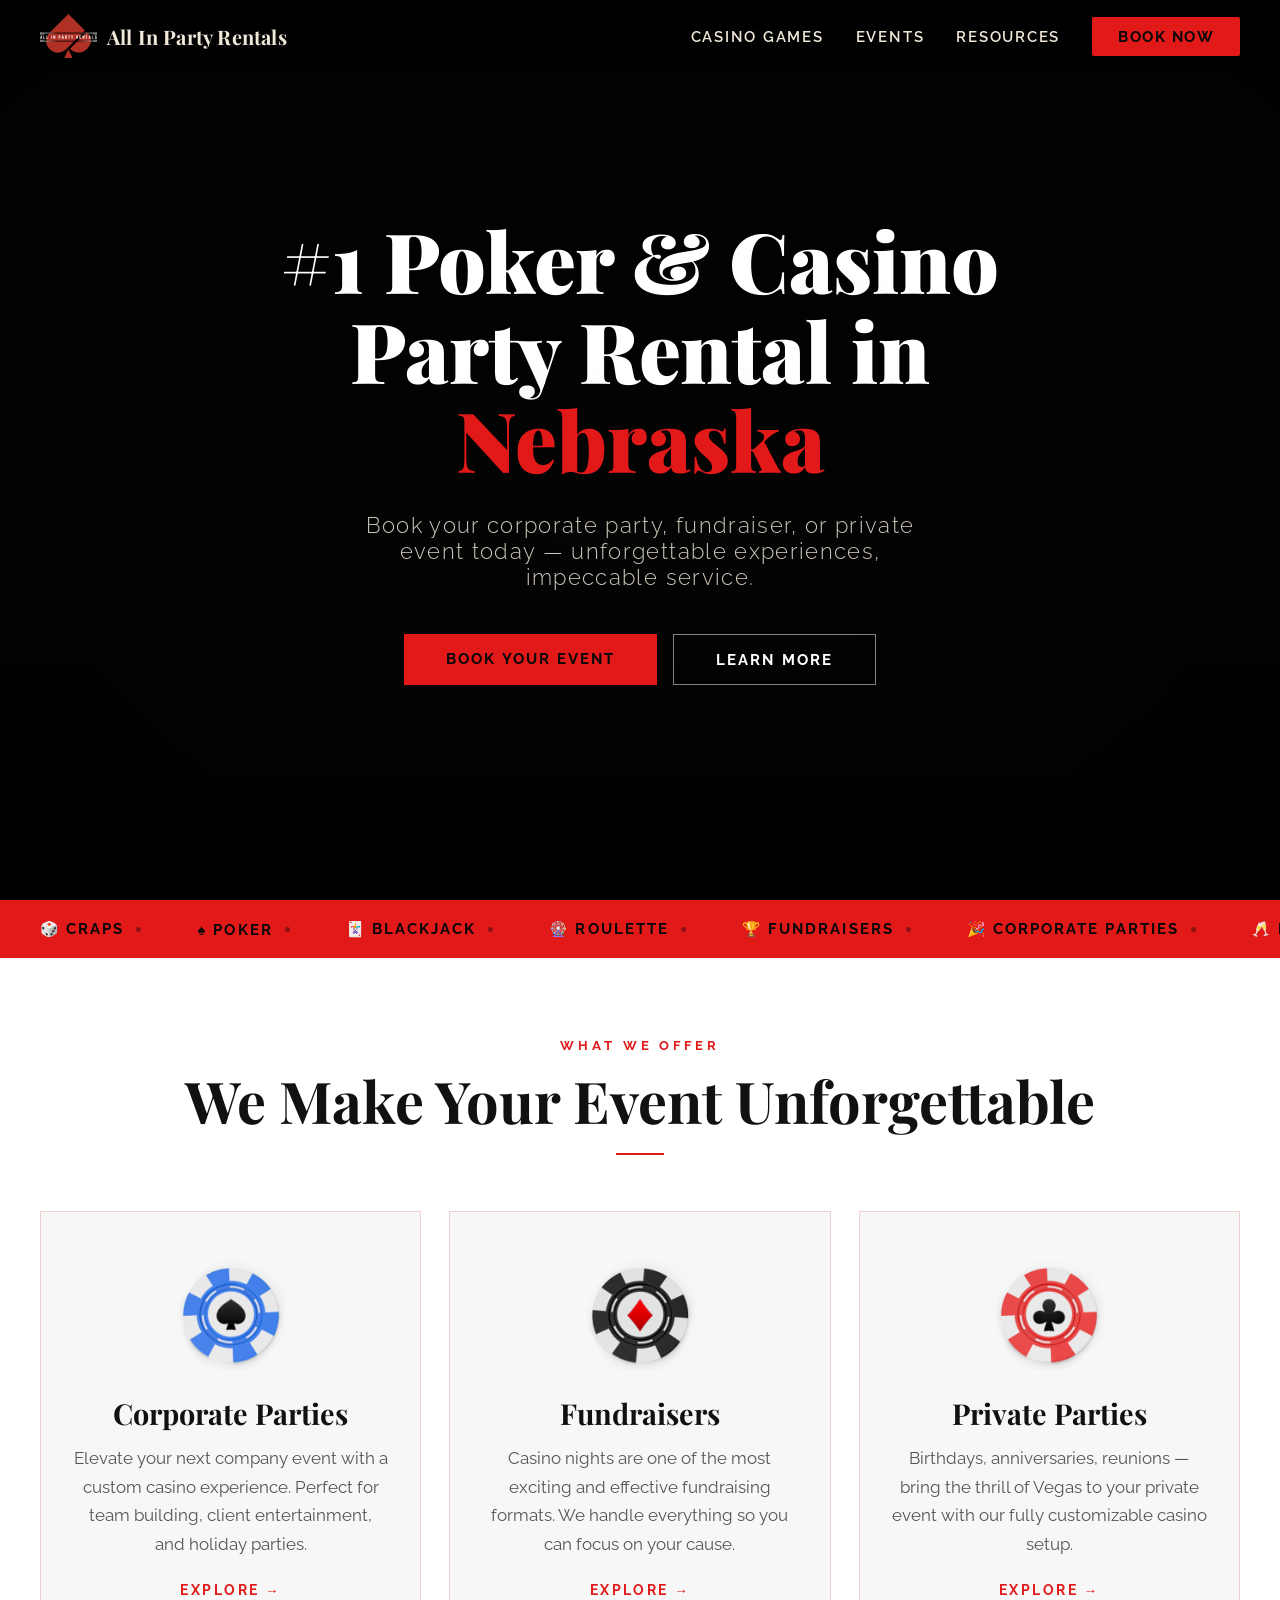
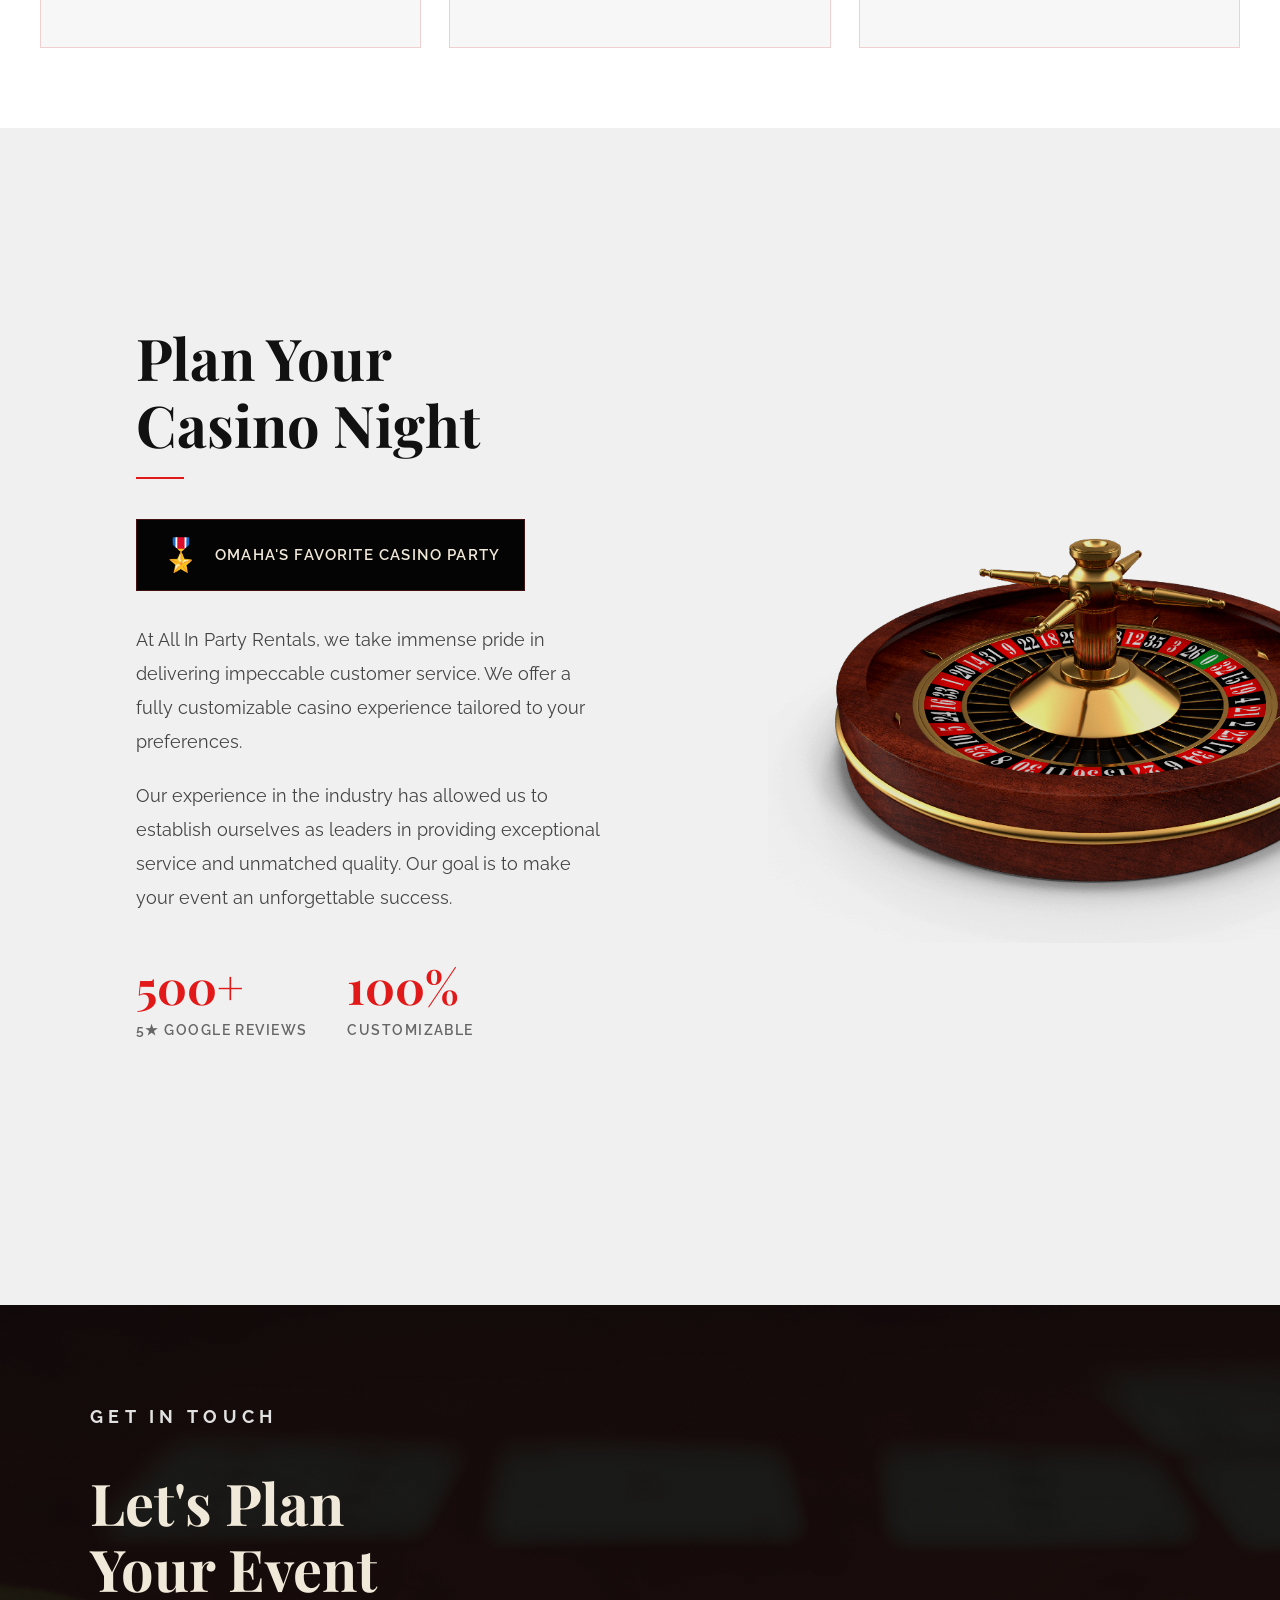
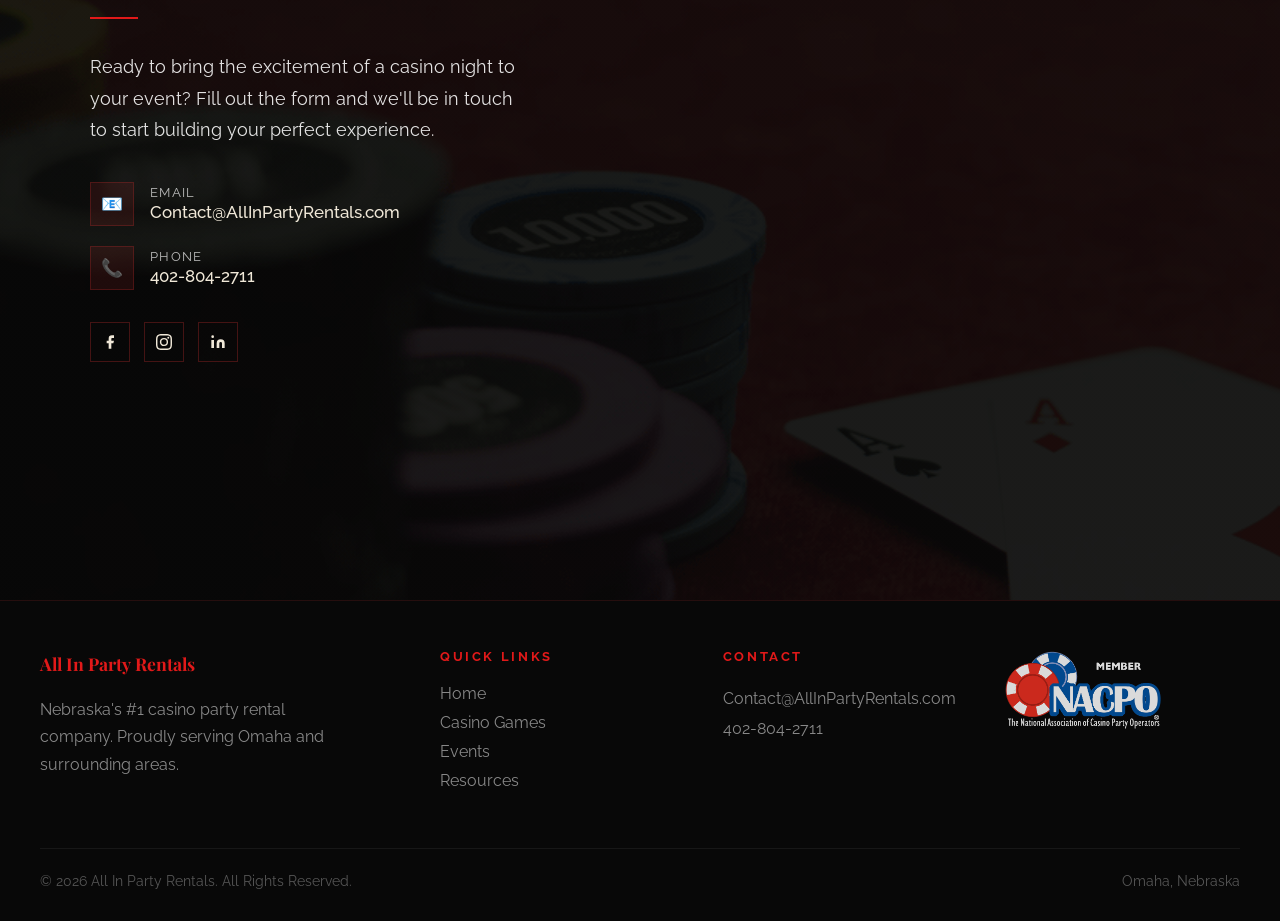
==== commit 98d5dda9: "google reviews edit" ====
--- a/index.html
+++ b/index.html
@@ -87,20 +87,23 @@
 
   <!-- Meta Pixel Code -->
   <script>
-  !function(f,b,e,v,n,t,s)
-  {if(f.fbq)return;n=f.fbq=function(){n.callMethod?
-  n.callMethod.apply(n,arguments):n.queue.push(arguments)};
-  if(!f._fbq)f._fbq=n;n.push=n;n.loaded=!0;n.version='2.0';
-  n.queue=[];t=b.createElement(e);t.async=!0;
-  t.src=v;s=b.getElementsByTagName(e)[0];
-  s.parentNode.insertBefore(t,s)}(window, document,'script',
-  'https://connect.facebook.net/en_US/fbevents.js');
-  fbq('init', '976255651562313');
-  fbq('track', 'PageView');
+    !function (f, b, e, v, n, t, s) {
+      if (f.fbq) return; n = f.fbq = function () {
+        n.callMethod ?
+        n.callMethod.apply(n, arguments) : n.queue.push(arguments)
+      };
+      if (!f._fbq) f._fbq = n; n.push = n; n.loaded = !0; n.version = '2.0';
+      n.queue = []; t = b.createElement(e); t.async = !0;
+      t.src = v; s = b.getElementsByTagName(e)[0];
+      s.parentNode.insertBefore(t, s)
+    }(window, document, 'script',
+      'https://connect.facebook.net/en_US/fbevents.js');
+    fbq('init', '976255651562313');
+    fbq('track', 'PageView');
   </script>
   <noscript>
     <img height="1" width="1" style="display:none"
-    src="https://www.facebook.com/tr?id=976255651562313&ev=PageView&noscript=1"/>
+      src="https://www.facebook.com/tr?id=976255651562313&ev=PageView&noscript=1" />
   </noscript>
   <!-- End Meta Pixel Code -->
 
@@ -284,7 +287,7 @@
 
         <div class="stats-row reveal">
           <div class="stat">
-            <h4>511</h4>
+            <h4>500+</h4>
             <p>5★ Google Reviews</p>
           </div>
 
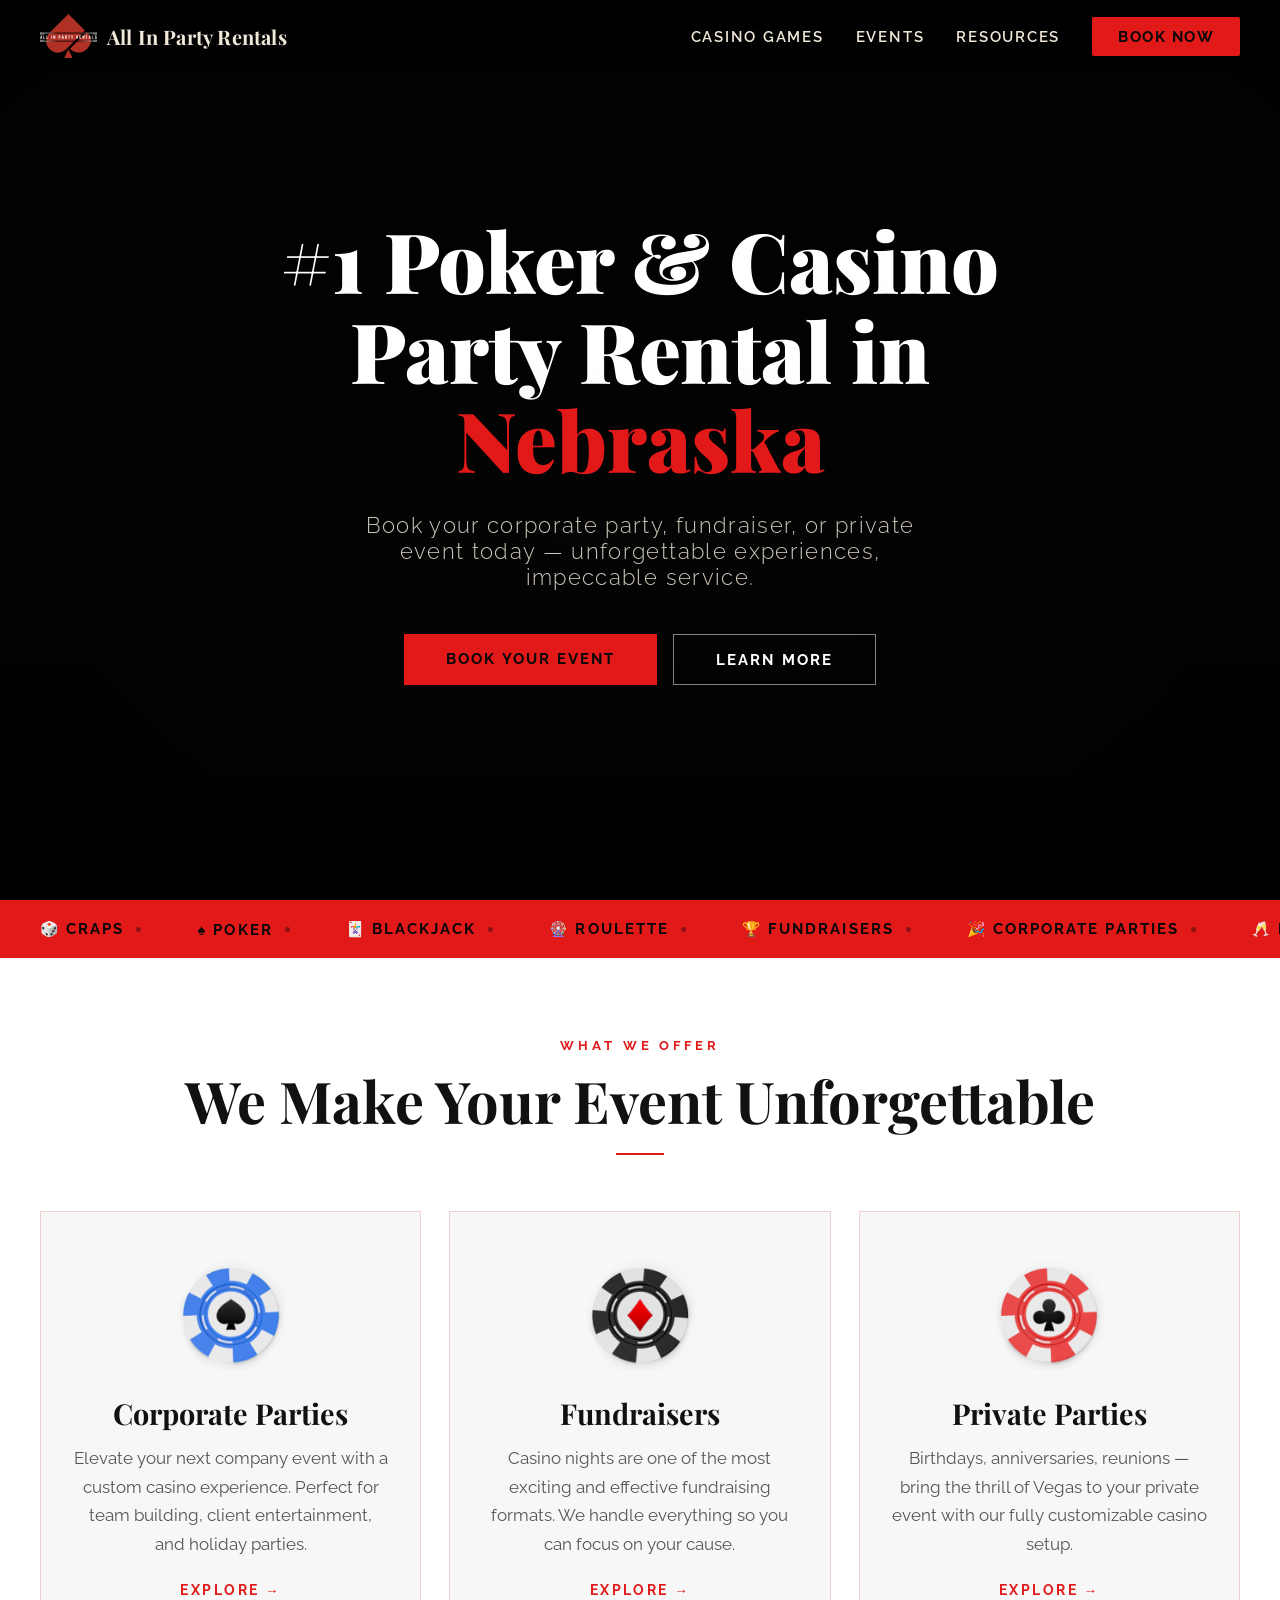
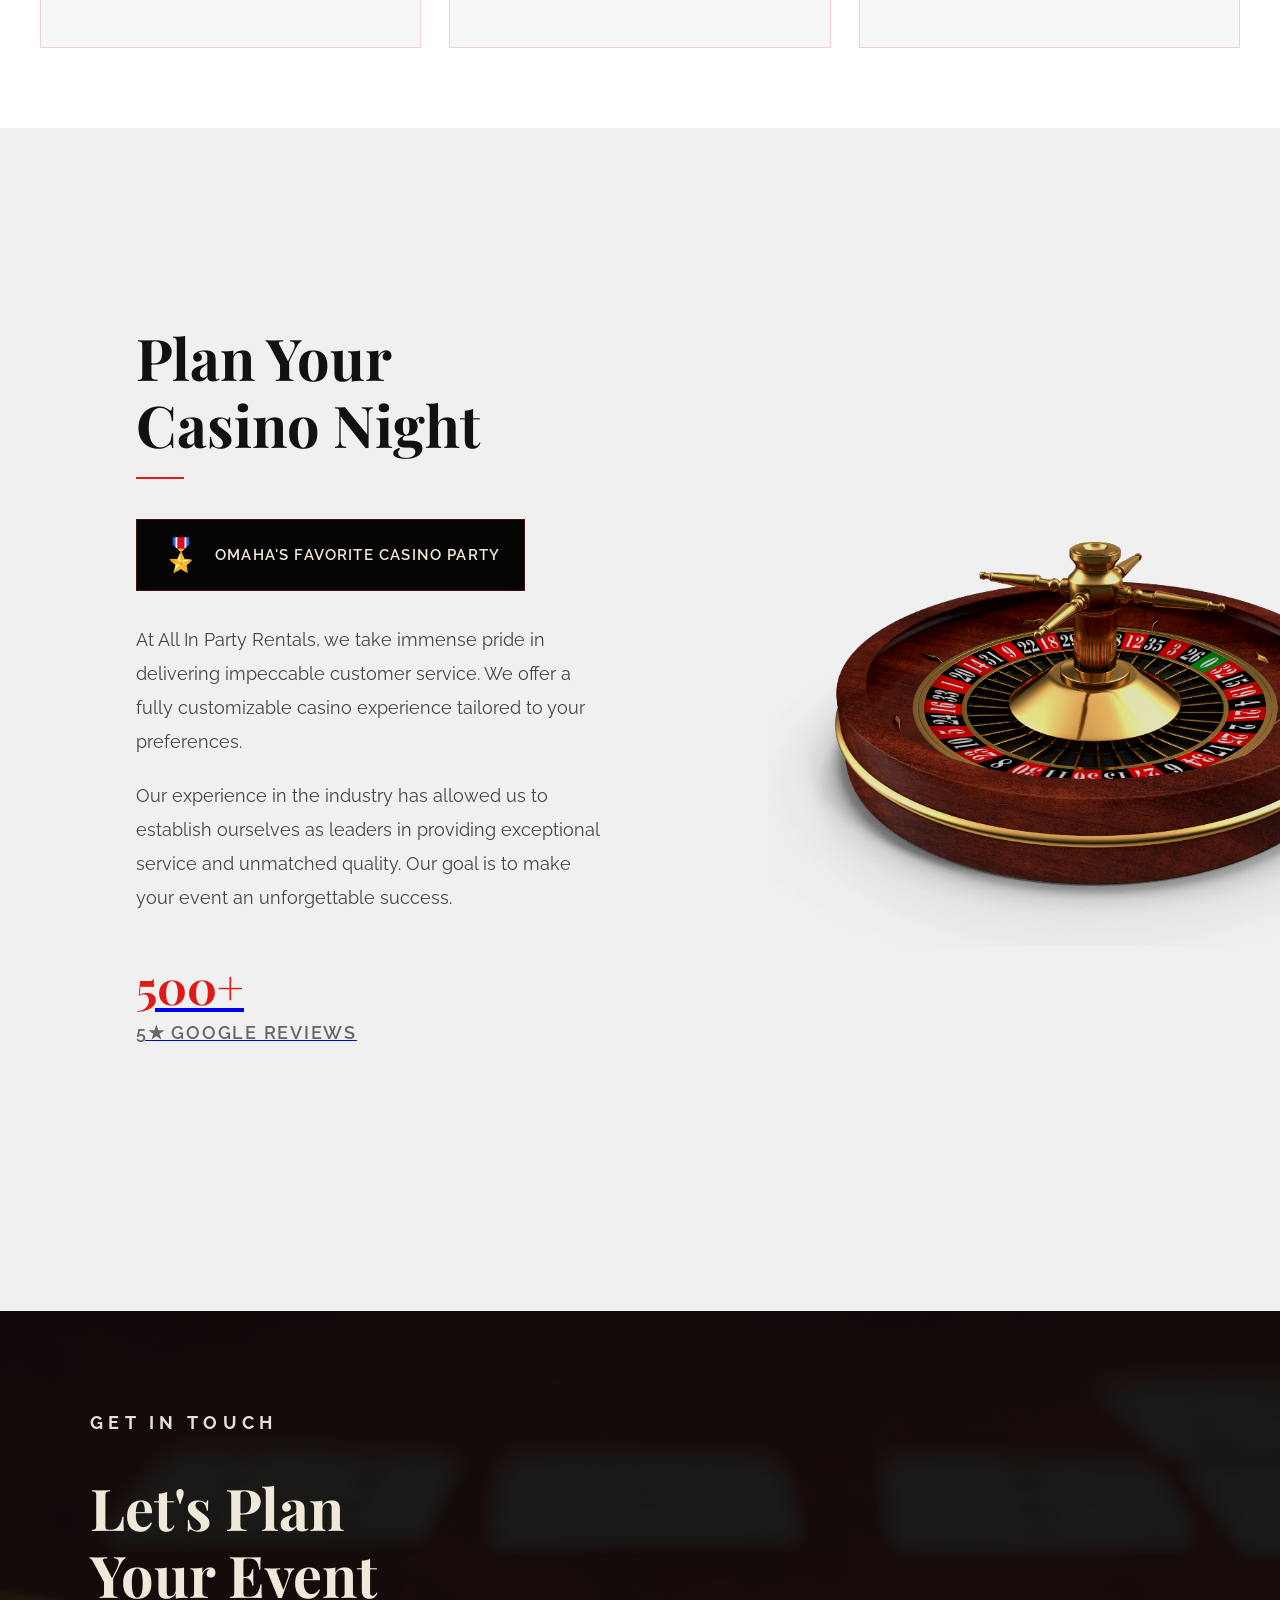
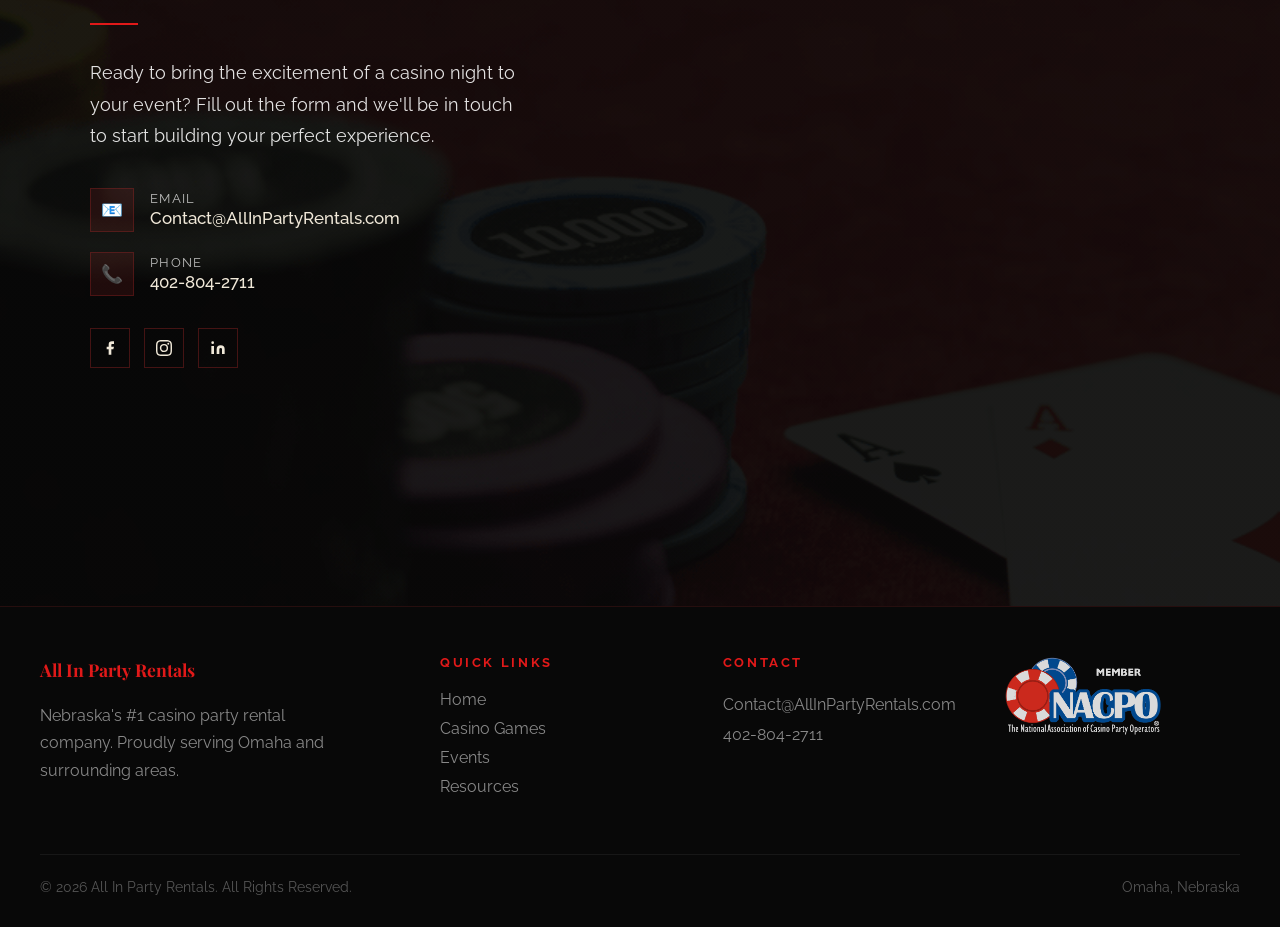
==== commit 80ec5a03: "FAQ declaude" ====
--- a/index.html
+++ b/index.html
@@ -90,7 +90,7 @@
     !function (f, b, e, v, n, t, s) {
       if (f.fbq) return; n = f.fbq = function () {
         n.callMethod ?
-        n.callMethod.apply(n, arguments) : n.queue.push(arguments)
+          n.callMethod.apply(n, arguments) : n.queue.push(arguments)
       };
       if (!f._fbq) f._fbq = n; n.push = n; n.loaded = !0; n.version = '2.0';
       n.queue = []; t = b.createElement(e); t.async = !0;
@@ -285,18 +285,17 @@
         <p class="reveal">Our experience in the industry has allowed us to establish ourselves as leaders in providing
           exceptional service and unmatched quality. Our goal is to make your event an unforgettable success.</p>
 
-        <div class="stats-row reveal">
-          <div class="stat">
-            <h4>500+</h4>
-            <p>5★ Google Reviews</p>
-          </div>
-
-          <div class="stat">
-            <h4>100%</h4>
-            <p>Customizable</p>
-          </div>
-
-        </div>
+        <a
+          href="https://www.google.com/maps/place/All+In+Party+Rentals/@41.2014116,-96.1248338,779m/data=!3m2!1e3!5s0x8793f388fb75b975:0xea766f5e2d4a9b5b!4m8!3m7!1s0x2cbce737d79f8af:0x9b6a362b53e645fd!8m2!3d41.2014116!4d-96.1222589!9m1!1b1!16s%2Fg%2F11v3v69hgt?entry=ttu&g_ep=EgoyMDI2MDUxMS4wIKXMDSoASAFQAw%3D%3D">
+          <div class="stats-row reveal">
+            <div class="stat">
+              <h4>500+ </h4>
+              <p> 5★ Google Reviews</p>
+            </div>
+
+
+          </div>
+        </a>
 
         <div style="margin-top: 36px;" class="reveal">
           <a href="#contact" class="btn btn-red">Get a Quote</a>
--- a/styles.css
+++ b/styles.css
@@ -563,7 +563,7 @@
   font-weight: 700;
 }
 .stat p {
-  font-size: 0.9rem;
+  font-size: 1.1rem;
   letter-spacing: 0.1em;
   text-transform: uppercase;
   color: #666666;
@@ -606,8 +606,7 @@
 
 /* ─── CONTACT ─── */
 .contact {
-  background:
-    linear-gradient(rgba(8, 8, 8, 0.92), rgba(8, 8, 8, 0.92)),
+  background: linear-gradient(rgba(8, 8, 8, 0.92), rgba(8, 8, 8, 0.92)),
     url("media/Intersection-3.png") center / cover no-repeat;
 }
 
@@ -983,8 +982,12 @@
   grid-template-columns: 1fr 1fr;
   min-height: 500px;
 }
-.split-row.reverse .split-img { order: 2; }
-.split-row.reverse .split-body { order: 1; }
+.split-row.reverse .split-img {
+  order: 2;
+}
+.split-row.reverse .split-body {
+  order: 1;
+}
 
 .split-img {
   position: relative;
@@ -1127,9 +1130,9 @@
 
 /* ─── CTA BANNER ─── */
 .cta-banner {
-  background:
-    linear-gradient(rgba(8, 8, 8, 0.88), rgba(8, 8, 8, 0.88)),
-    url('media/group-of-elegant-young-people-that-playing-poker-i-2021-08-30-12-47-47-utc.jpg') center / cover no-repeat;
+  background: linear-gradient(rgba(8, 8, 8, 0.88), rgba(8, 8, 8, 0.88)),
+    url("media/group-of-elegant-young-people-that-playing-poker-i-2021-08-30-12-47-47-utc.jpg")
+      center / cover no-repeat;
   padding: 96px 40px;
   text-align: center;
 }
@@ -1534,8 +1537,12 @@
   .split-img {
     height: 260px;
   }
-  .split-row.reverse .split-img { order: 0; }
-  .split-row.reverse .split-body { order: 0; }
+  .split-row.reverse .split-img {
+    order: 0;
+  }
+  .split-row.reverse .split-body {
+    order: 0;
+  }
   .split-body {
     padding: 48px 24px;
   }
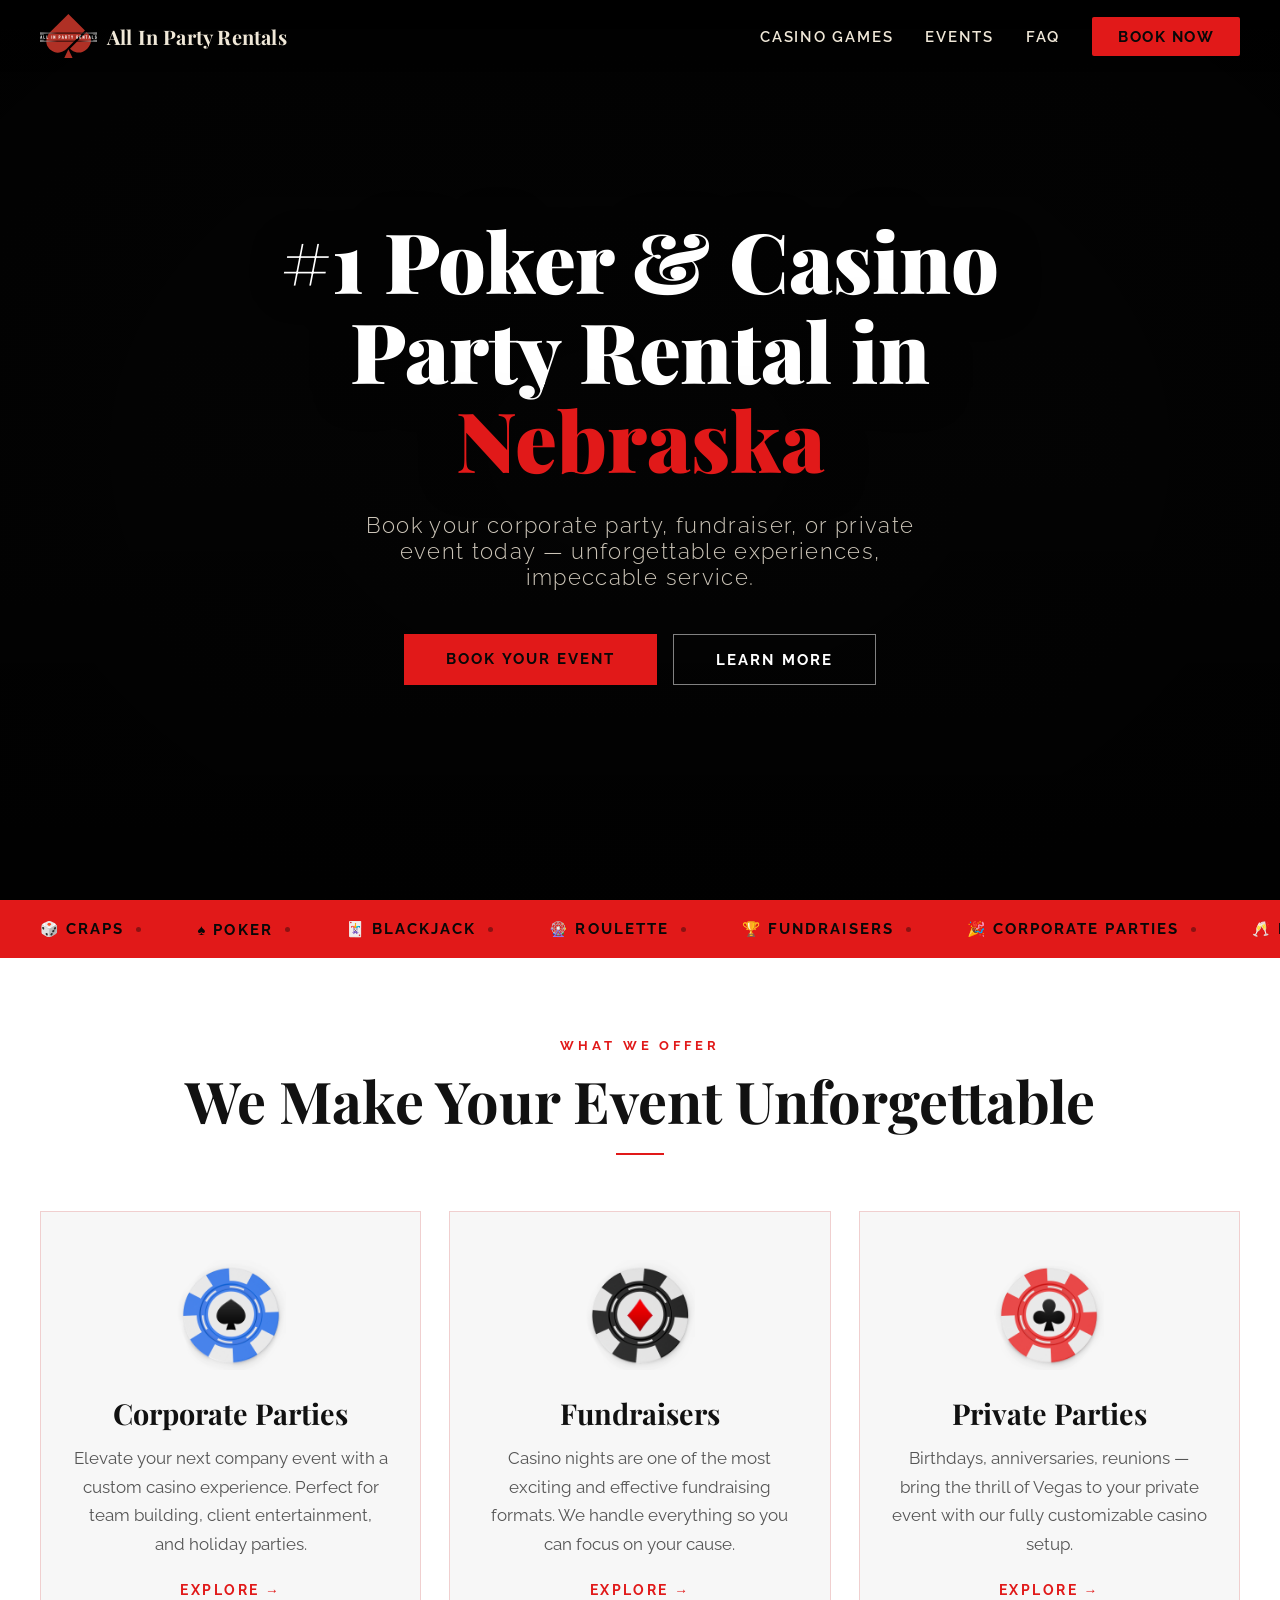
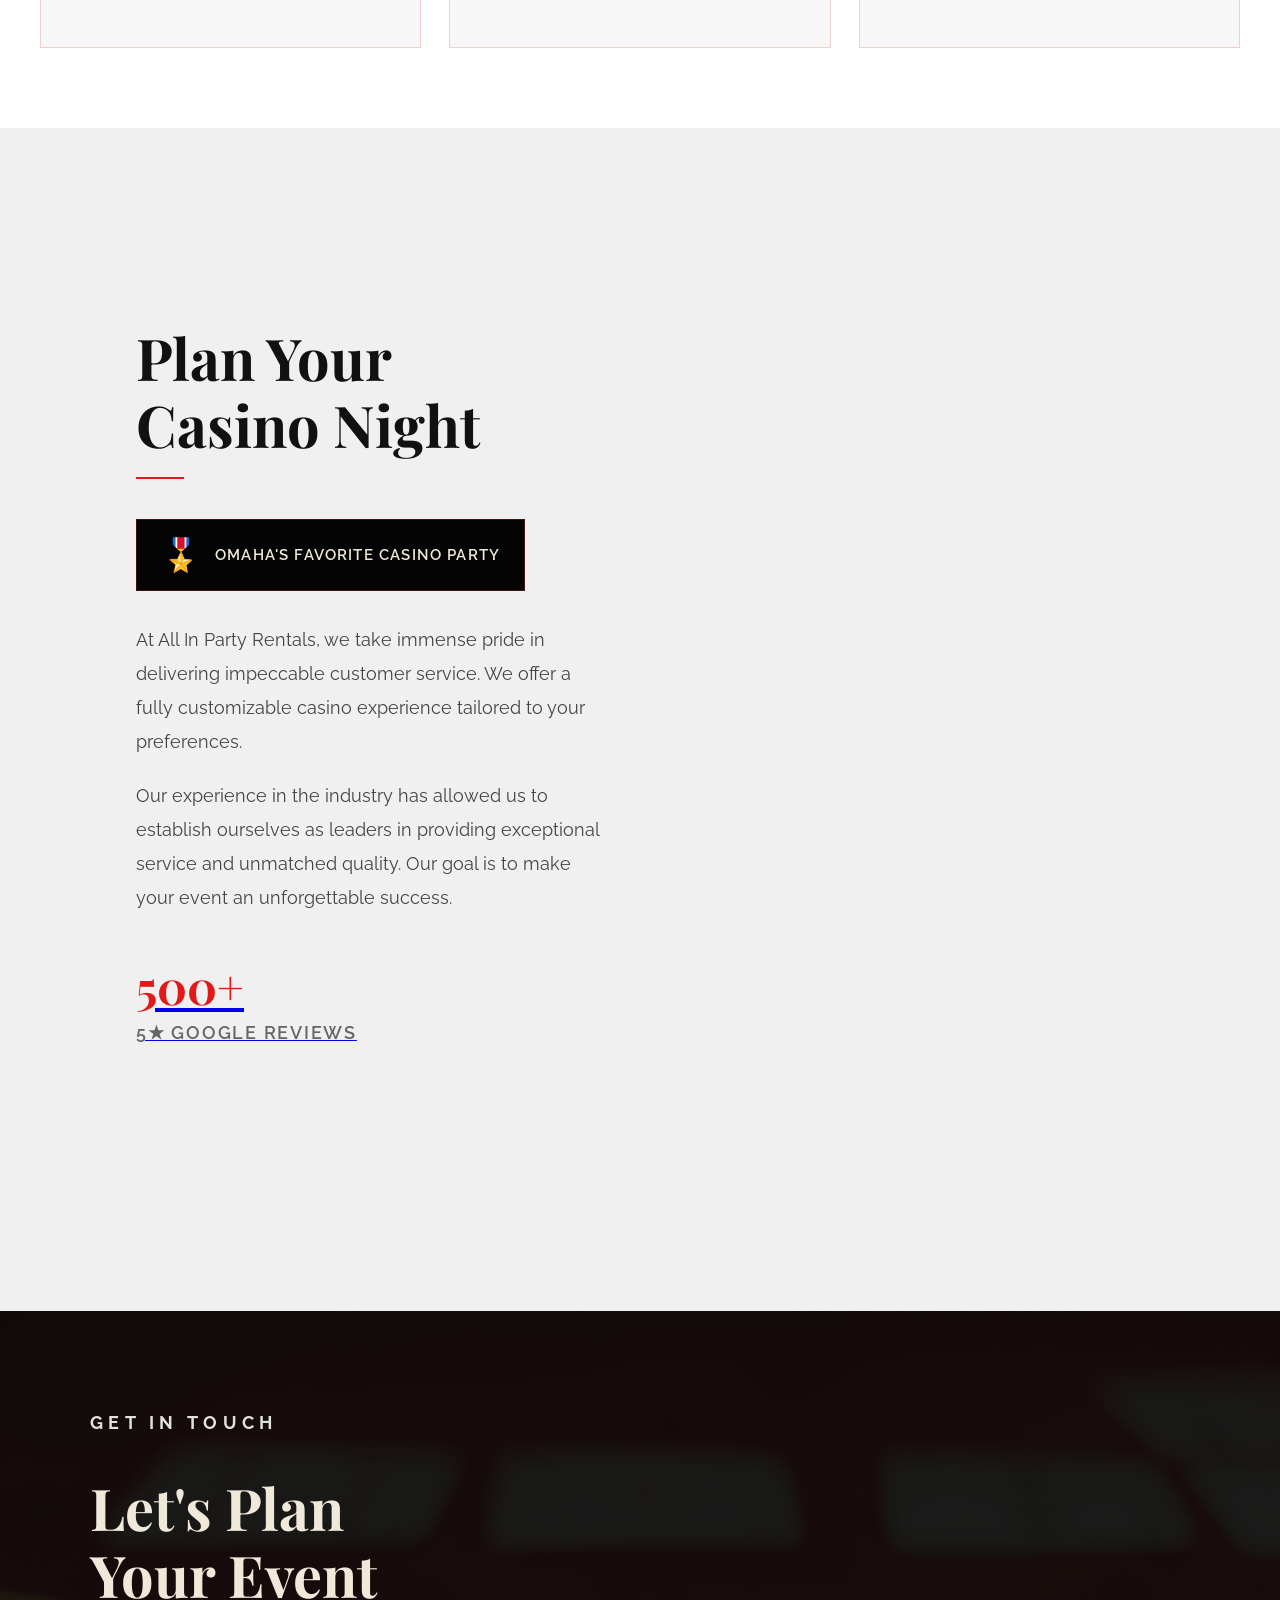
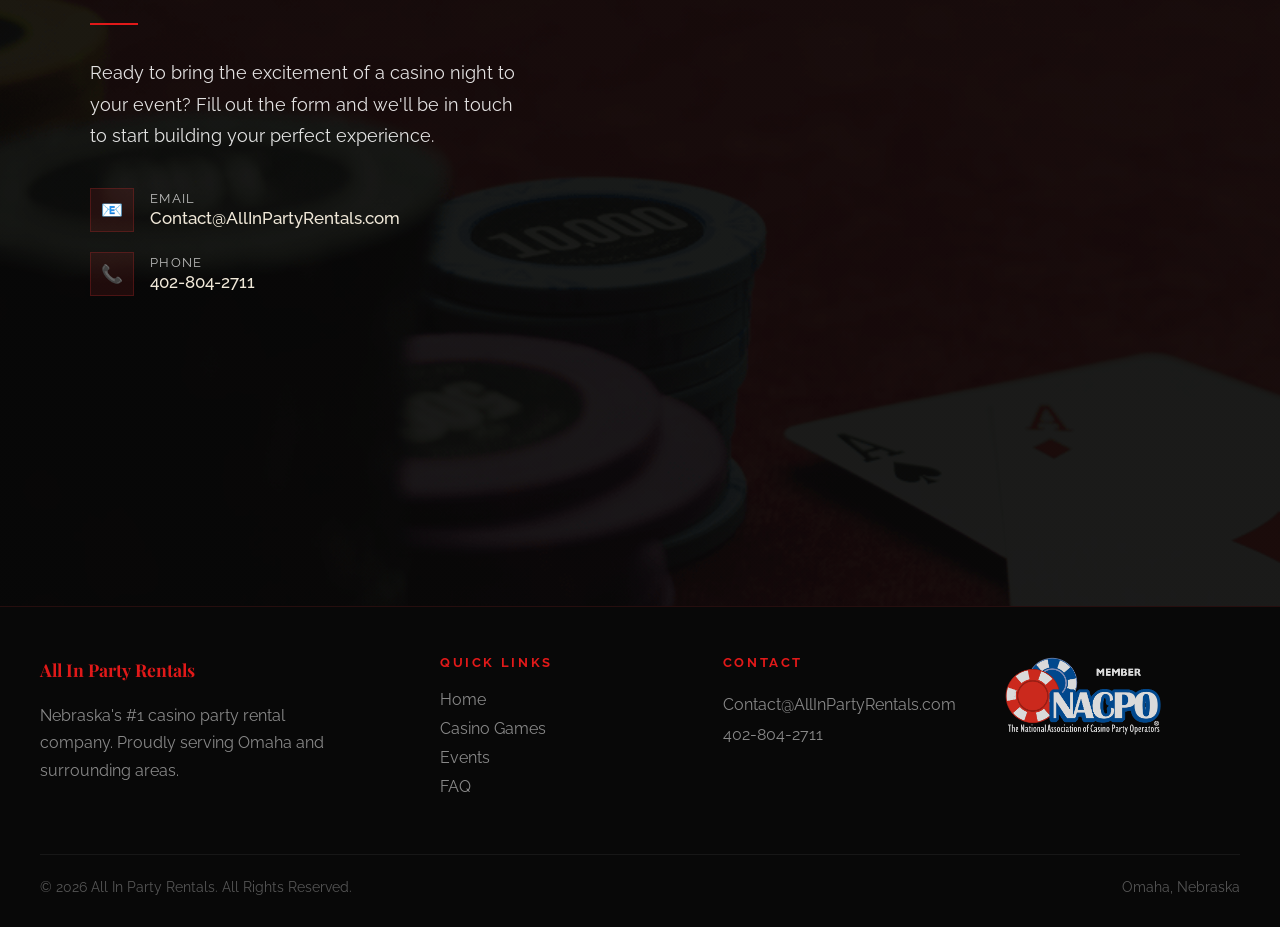
==== commit f83d40d1: "faq" ====
--- a/index.html
+++ b/index.html
@@ -121,7 +121,7 @@
     <ul class="nav-links">
       <li><a href="casino-games.html">Casino Games</a></li>
       <li><a href="events.html">Events</a></li>
-      <li><a href="resources.html">Resources</a></li>
+      <li><a href="faq.html">FAQ</a></li>
       <li><a href="#contact" class="nav-cta">Book Now</a></li>
     </ul>
     <button class="hamburger" id="hamburger" aria-label="Open menu">
@@ -133,7 +133,7 @@
   <div class="mobile-menu" id="mobileMenu">
     <a href="casino-games.html" onclick="closeMobile()">Casino Games</a>
     <a href="events.html" onclick="closeMobile()">Events</a>
-    <a href="resources.html" onclick="closeMobile()">Resources</a>
+    <a href="faq.html" onclick="closeMobile()">FAQ</a>
     <a href="#contact" style="color:var(--red);">Book Now</a>
   </div>
 
@@ -428,7 +428,7 @@
           <li><a href="#home">Home</a></li>
           <li><a href="casino-games.html">Casino Games</a></li>
           <li><a href="events.html">Events</a></li>
-          <li><a href="resources.html">Resources</a></li>
+          <li><a href="faq.html">FAQ</a></li>
         </ul>
       </div>
 
--- a/styles.css
+++ b/styles.css
@@ -1455,20 +1455,20 @@
   line-height: 1.85;
 }
 
-/* ─── RESOURCES INTRO ─── */
-.resources-intro {
+/* ─── FAQ INTRO ─── */
+.faq-intro {
   background: #ffffff;
   padding: 80px 40px;
   text-align: center;
 }
-.resources-intro-inner {
+.faq-intro-inner {
   max-width: 780px;
   margin: 0 auto;
 }
-.resources-intro .section-title {
+.faq-intro .section-title {
   color: #111111;
 }
-.resources-intro > .resources-intro-inner > p {
+.faq-intro > .faq-intro-inner > p {
   font-size: 1.1rem;
   color: #555555;
   line-height: 1.85;
@@ -1603,7 +1603,7 @@
   .faq-body {
     padding-right: 0;
   }
-  .resources-intro {
+  .faq-intro {
     padding: 64px 24px;
   }
 }
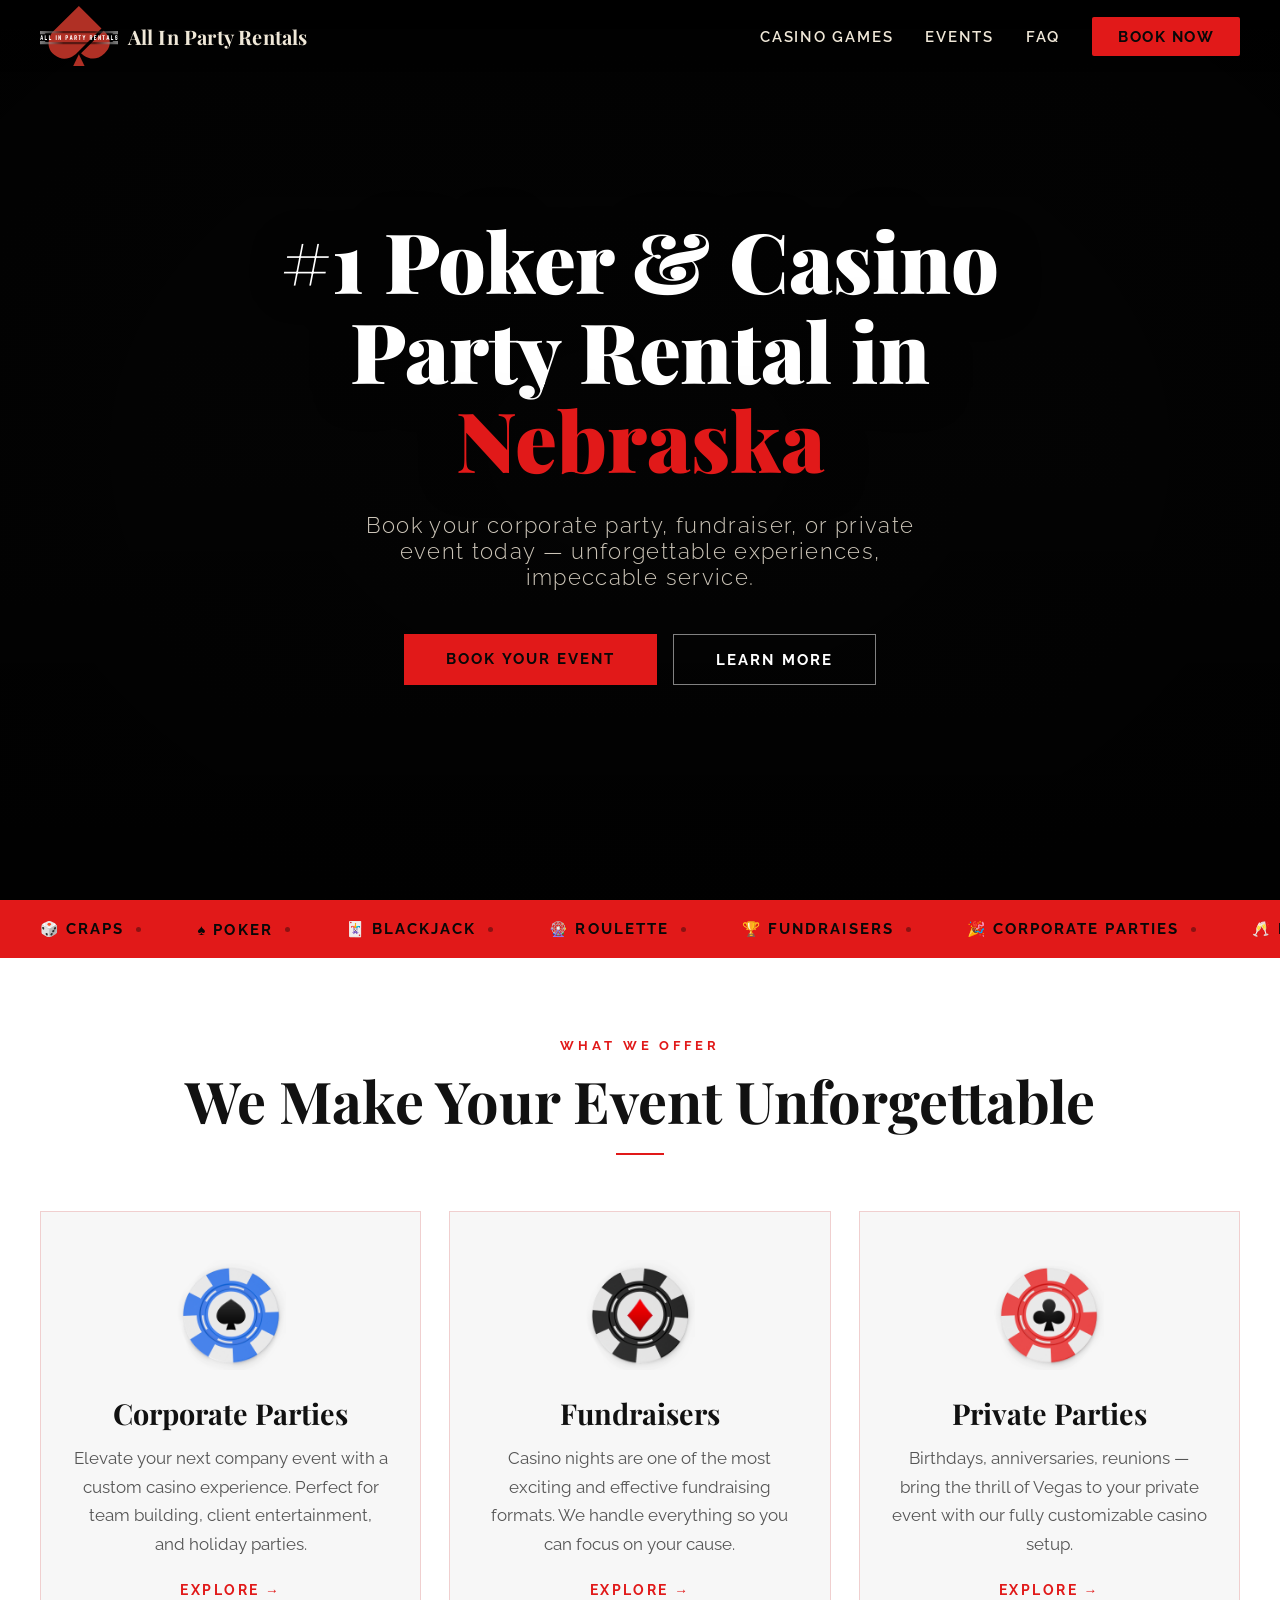
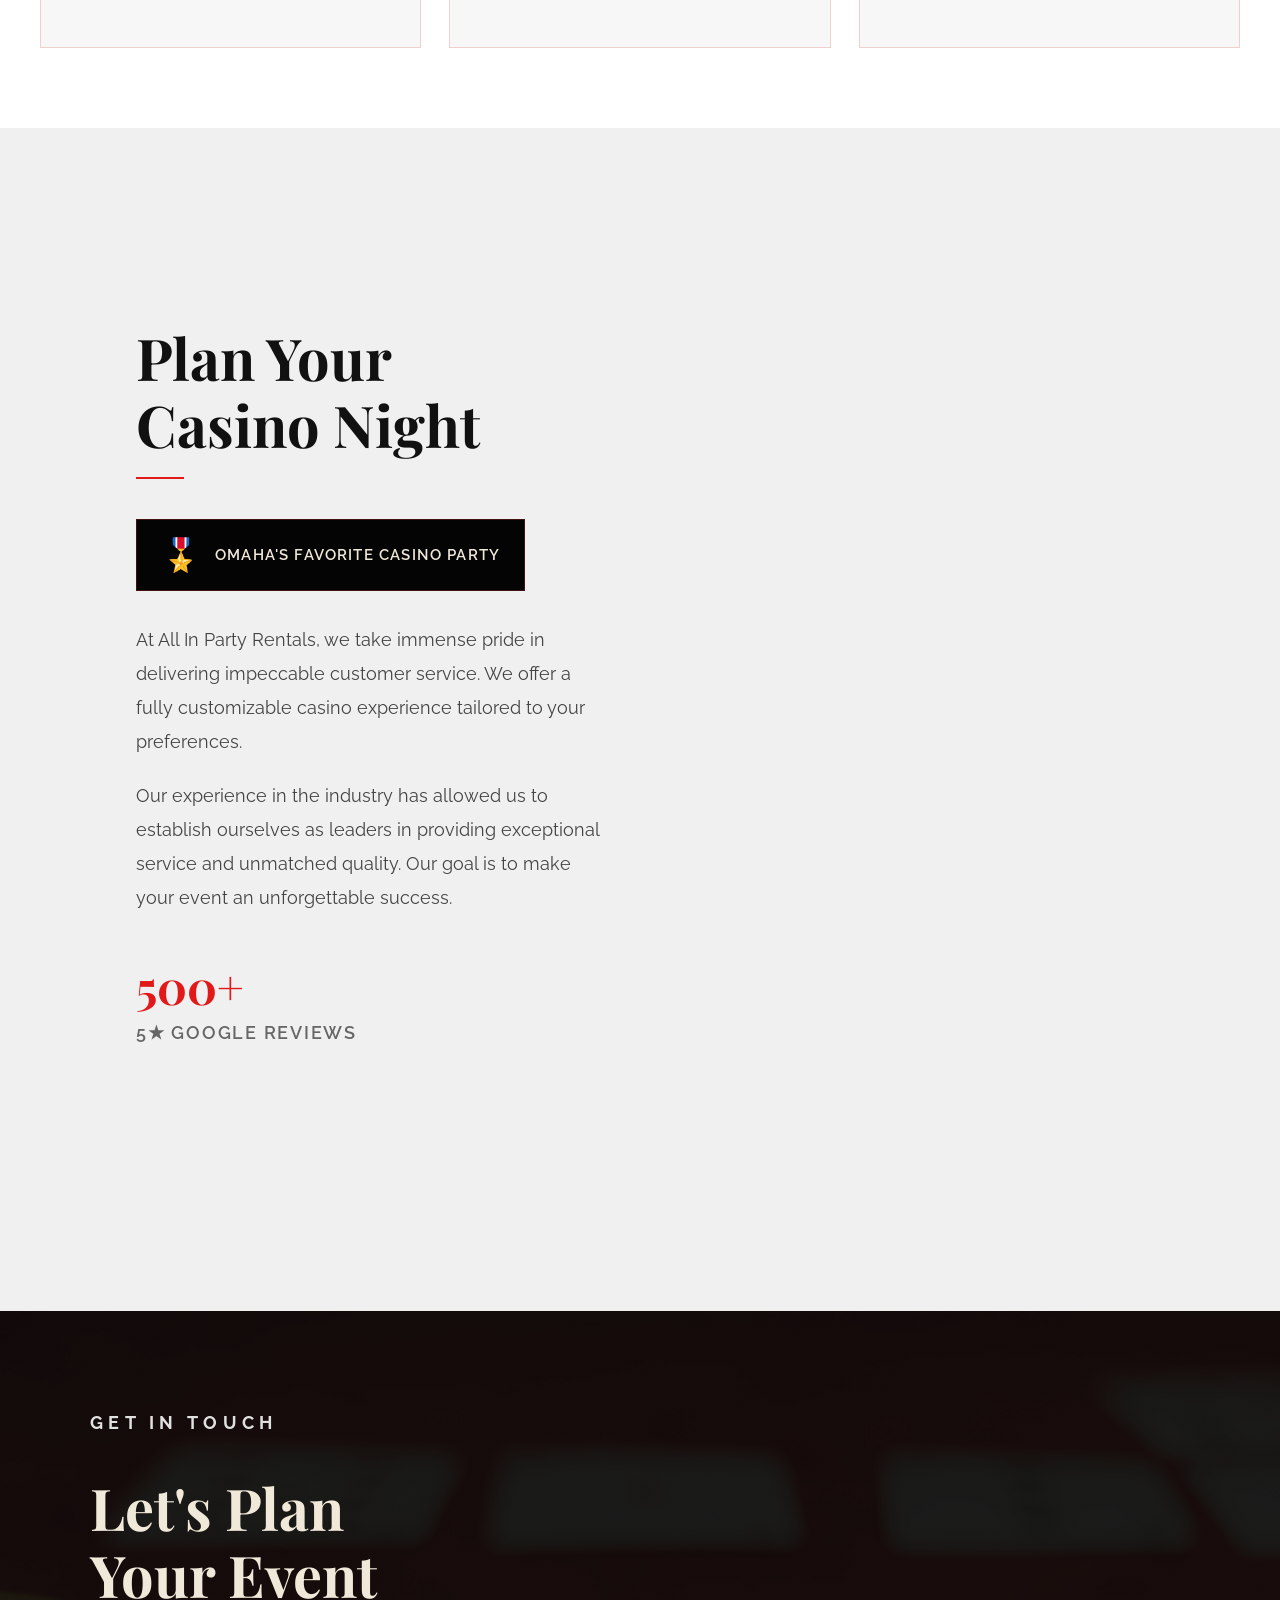
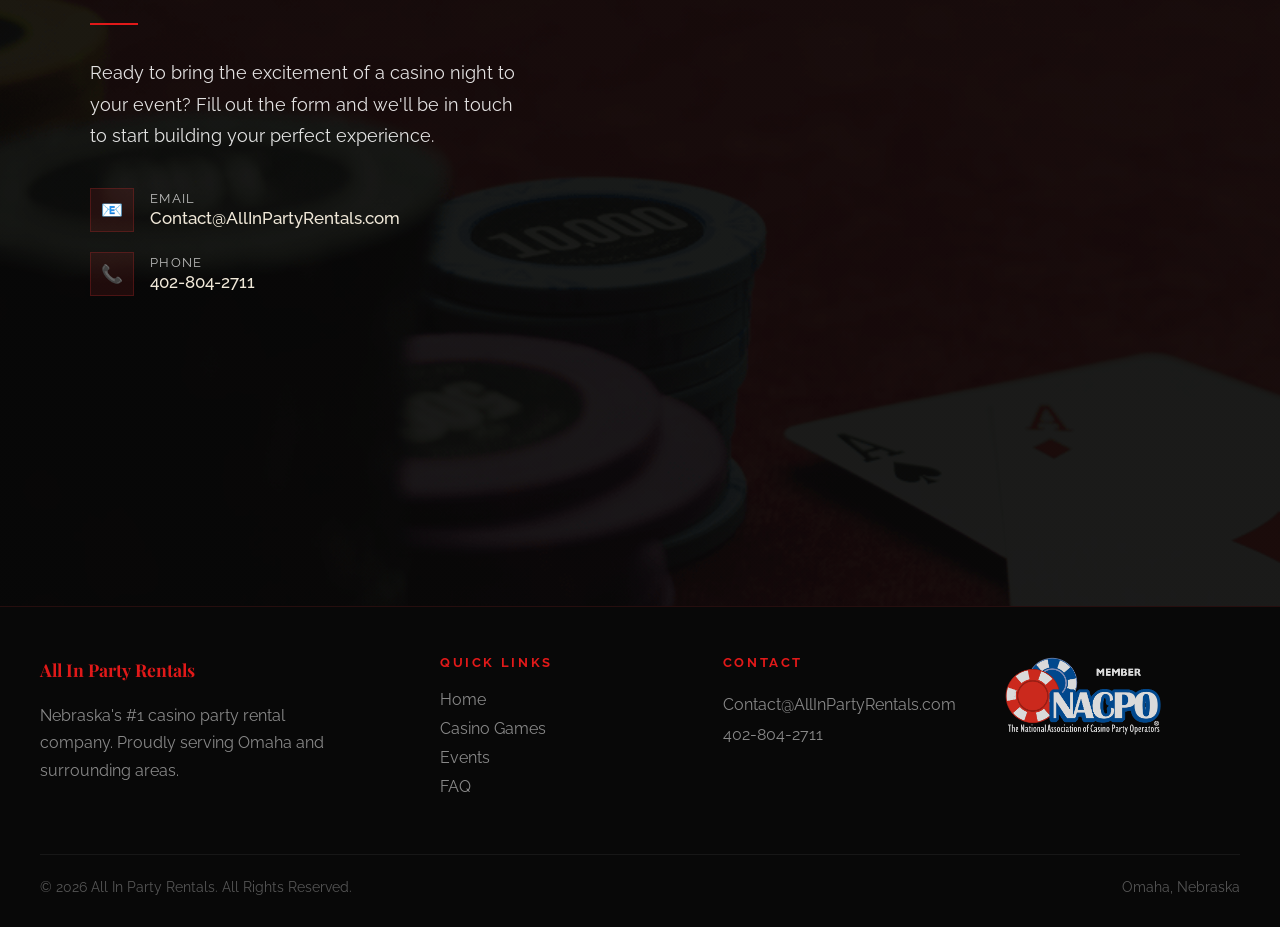
==== commit 472ded90: "updating style" ====
--- a/index.html
+++ b/index.html
@@ -285,17 +285,16 @@
         <p class="reveal">Our experience in the industry has allowed us to establish ourselves as leaders in providing
           exceptional service and unmatched quality. Our goal is to make your event an unforgettable success.</p>
 
-        <a
-          href="https://www.google.com/maps/place/All+In+Party+Rentals/@41.2014116,-96.1248338,779m/data=!3m2!1e3!5s0x8793f388fb75b975:0xea766f5e2d4a9b5b!4m8!3m7!1s0x2cbce737d79f8af:0x9b6a362b53e645fd!8m2!3d41.2014116!4d-96.1222589!9m1!1b1!16s%2Fg%2F11v3v69hgt?entry=ttu&g_ep=EgoyMDI2MDUxMS4wIKXMDSoASAFQAw%3D%3D">
-          <div class="stats-row reveal">
-            <div class="stat">
+
+        <div class="stats-row reveal">
+          <div class="stat">
+            <a
+              href="https://www.google.com/maps/place/All+In+Party+Rentals/@41.2014116,-96.1248338,779m/data=!3m2!1e3!5s0x8793f388fb75b975:0xea766f5e2d4a9b5b!4m8!3m7!1s0x2cbce737d79f8af:0x9b6a362b53e645fd!8m2!3d41.2014116!4d-96.1222589!9m1!1b1!16s%2Fg%2F11v3v69hgt?entry=ttu&g_ep=EgoyMDI2MDUxMS4wIKXMDSoASAFQAw%3D%3D">
               <h4>500+ </h4>
               <p> 5★ Google Reviews</p>
-            </div>
-
-
-          </div>
-        </a>
+            </a>
+          </div>
+        </div>
 
         <div style="margin-top: 36px;" class="reveal">
           <a href="#contact" class="btn btn-red">Get a Quote</a>
--- a/styles.css
+++ b/styles.css
@@ -74,7 +74,7 @@
   text-decoration: none;
 }
 .nav-logo img {
-  height: 44px;
+  height: 60px;
   width: auto;
   display: block;
 }
@@ -571,6 +571,10 @@
   font-weight: 600;
 }
 
+.stat a {
+  text-decoration: none;
+}
+
 /* ─── SERVICES STRIP ─── */
 .services-strip {
   background: var(--red);
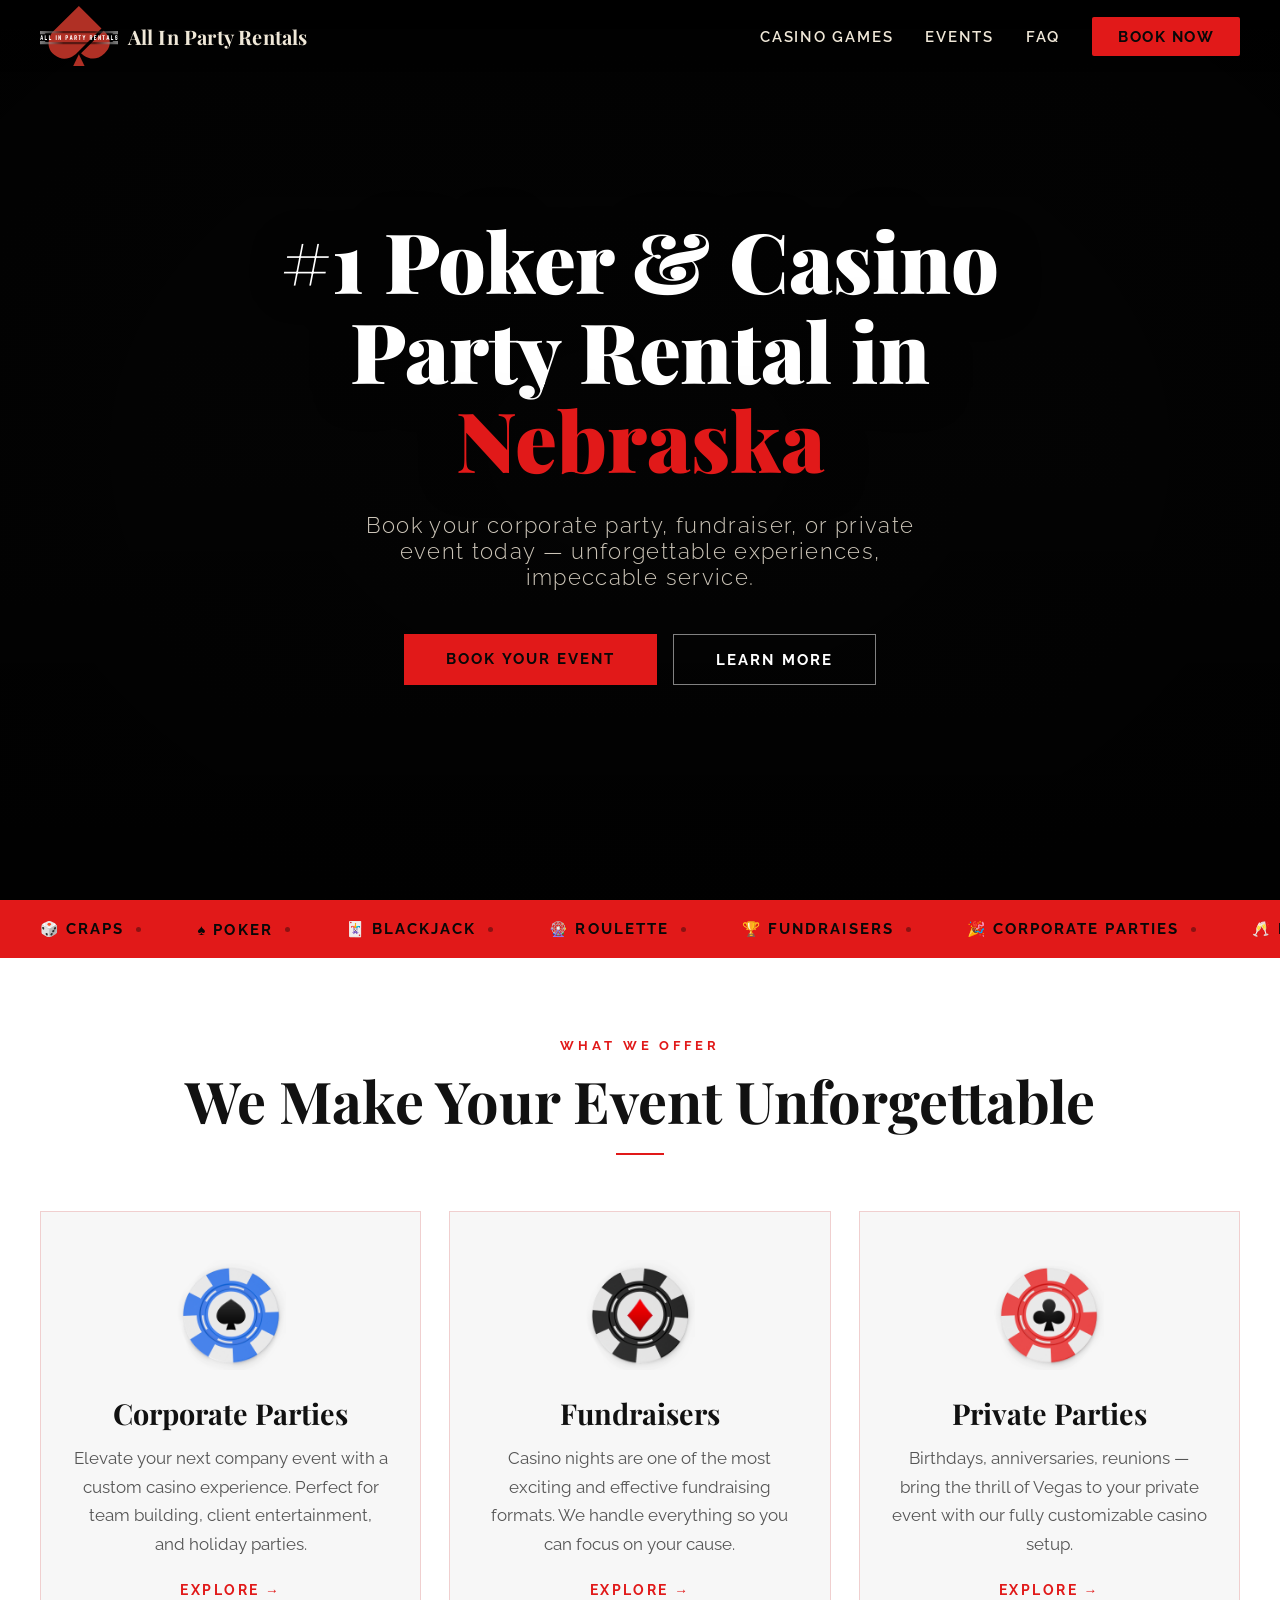
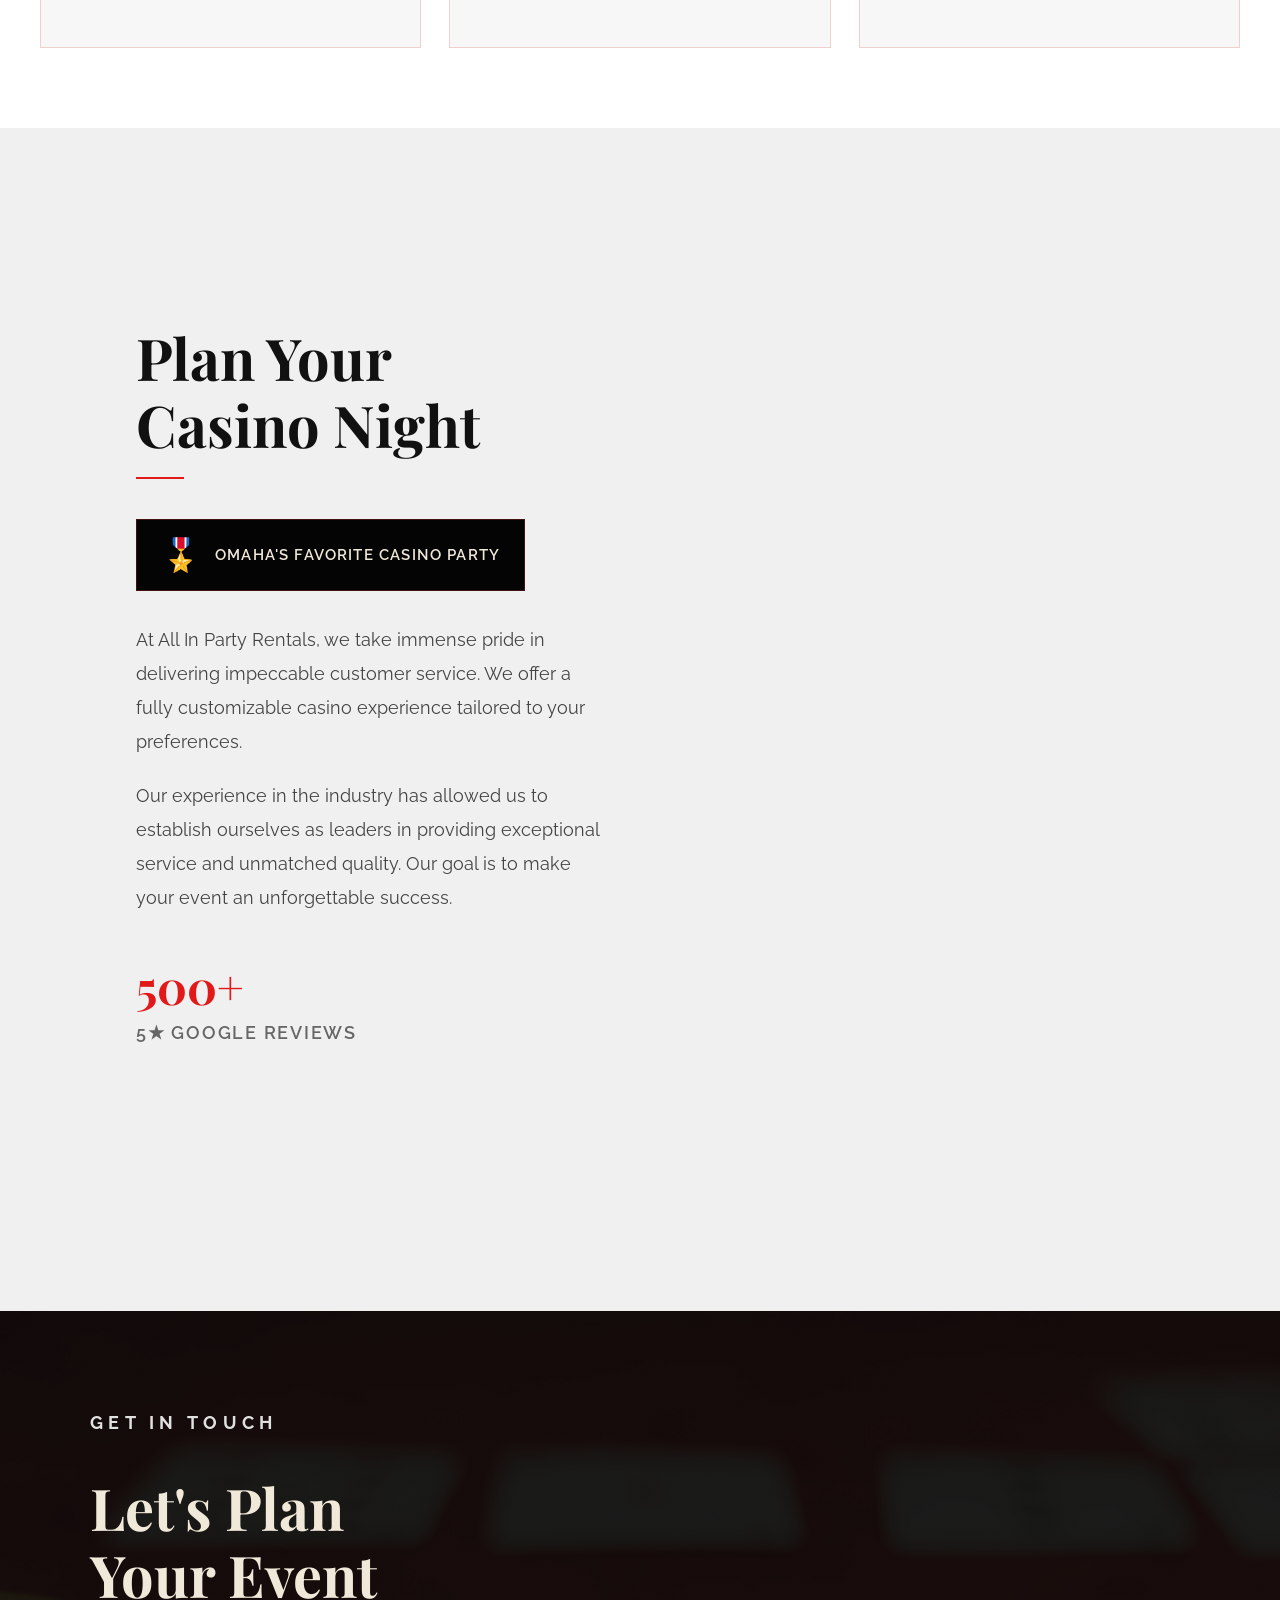
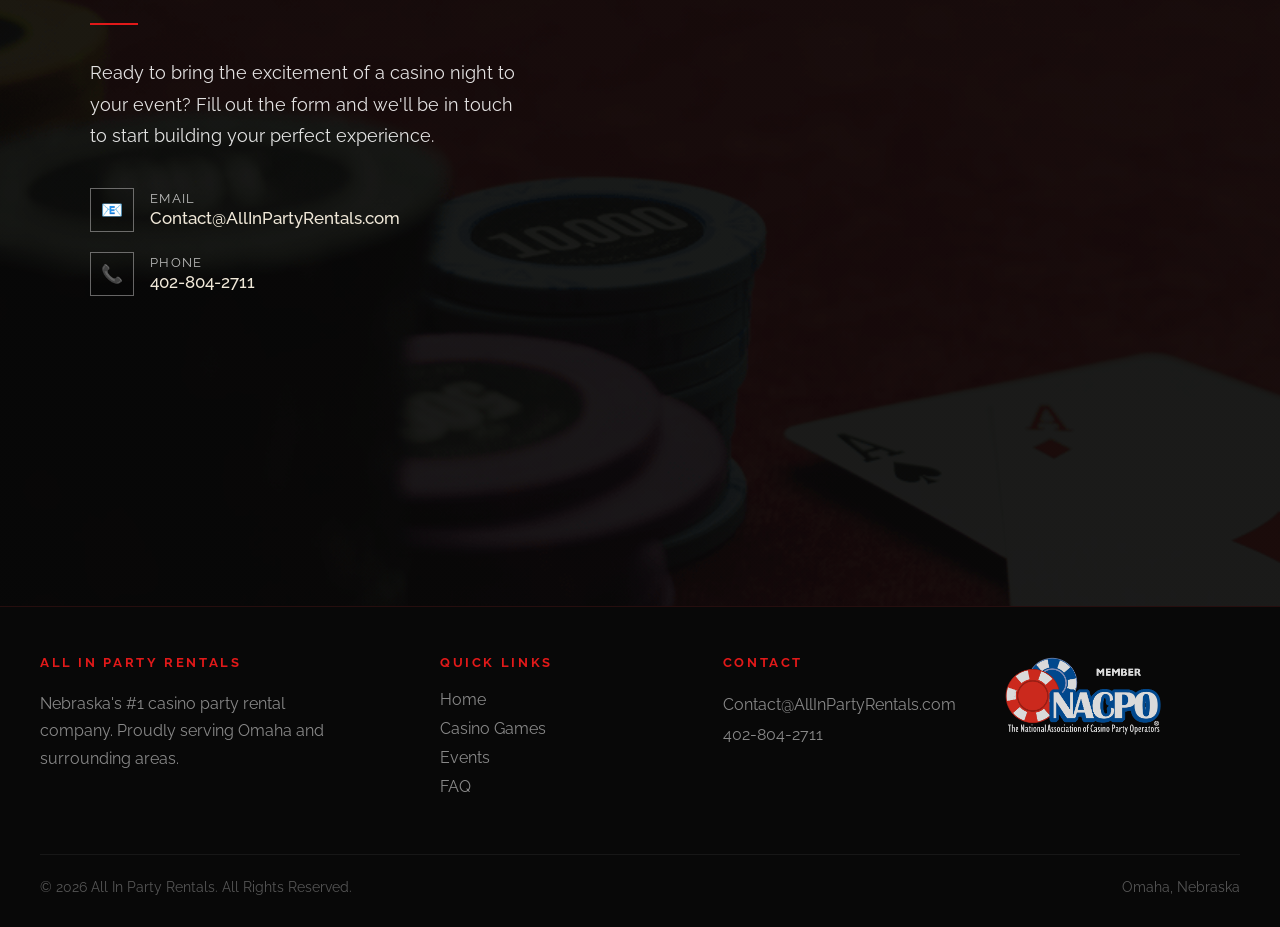
==== commit 8a82e807: "updating canonicals" ====
--- a/index.html
+++ b/index.html
@@ -6,14 +6,14 @@
   <title>Casino Night Omaha &amp; Nebraska | All In Party Rentals</title>
   <meta name="description"
     content="Omaha's #1 casino party rental. Blackjack, poker & craps tables with professional dealers for corporate events, fundraisers & private parties across Nebraska." />
-  <link rel="canonical" href="https://www.allinpartyrentals.com/" />
+  <link rel="canonical" href="https://allinpartyrentals.com/" />
   <meta property="og:type" content="website" />
   <meta property="og:title" content="Casino Night Omaha &amp; Nebraska | All In Party Rentals" />
   <meta property="og:description"
     content="Omaha's #1 casino party rental. Blackjack, poker & craps tables with professional dealers for corporate events, fundraisers & private parties across Nebraska." />
-  <meta property="og:url" content="https://www.allinpartyrentals.com/" />
+  <meta property="og:url" content="https://allinpartyrentals.com/" />
   <meta property="og:image"
-    content="https://www.allinpartyrentals.com/media/poker-and-casino-gamlbing-header-color-corrected.png" />
+    content="https://allinpartyrentals.com/media/poker-and-casino-gamlbing-header-color-corrected.png" />
   <meta property="og:site_name" content="All In Party Rentals" />
   <meta name="twitter:card" content="summary_large_image" />
   <script type="application/ld+json">
@@ -22,7 +22,7 @@
     "@type": ["LocalBusiness", "EntertainmentBusiness"],
     "name": "All In Party Rentals",
     "description": "Omaha's premier casino party rental company. We provide professional casino tables and dealers for casino nights, corporate events, fundraisers, and private parties across Nebraska.",
-    "url": "https://www.allinpartyrentals.com",
+    "url": "https://allinpartyrentals.com",
     "telephone": "+14028042711",
     "email": "Contact@AllInPartyRentals.com",
     "address": {
@@ -30,11 +30,6 @@
       "addressLocality": "Omaha",
       "addressRegion": "NE",
       "addressCountry": "US"
-    },
-    "geo": {
-      "@type": "GeoCoordinates",
-      "latitude": 41.2565,
-      "longitude": -95.9345
     },
     "areaServed": [
       "Omaha, NE", "Lincoln, NE", "Bellevue, NE", "Fremont, NE", "Blair, NE",
@@ -52,12 +47,6 @@
         {"@type": "Offer", "itemOffered": {"@type": "Service", "name": "Corporate Casino Night Omaha", "description": "Casino night events and company parties in Omaha and across Nebraska"}},
         {"@type": "Offer", "itemOffered": {"@type": "Service", "name": "Fundraiser Casino Night Nebraska", "description": "Casino night fundraising events for nonprofits and charities across Nebraska"}}
       ]
-    },
-    "aggregateRating": {
-      "@type": "AggregateRating",
-      "ratingValue": "5.0",
-      "bestRating": "5",
-      "ratingCount": "511"
     },
     "sameAs": [
       "https://www.facebook.com/allinpartyrentals",
@@ -119,9 +108,9 @@
       <span class="nav-logo-text">All In Party Rentals</span>
     </a>
     <ul class="nav-links">
-      <li><a href="casino-games.html">Casino Games</a></li>
-      <li><a href="events.html">Events</a></li>
-      <li><a href="faq.html">FAQ</a></li>
+      <li><a href="/casino-games/">Casino Games</a></li>
+      <li><a href="/event-experiences/">Events</a></li>
+      <li><a href="/resources/">FAQ</a></li>
       <li><a href="#contact" class="nav-cta">Book Now</a></li>
     </ul>
     <button class="hamburger" id="hamburger" aria-label="Open menu">
@@ -131,9 +120,9 @@
 
   <!-- mobile menu -->
   <div class="mobile-menu" id="mobileMenu">
-    <a href="casino-games.html" onclick="closeMobile()">Casino Games</a>
-    <a href="events.html" onclick="closeMobile()">Events</a>
-    <a href="faq.html" onclick="closeMobile()">FAQ</a>
+    <a href="/casino-games/" onclick="closeMobile()">Casino Games</a>
+    <a href="/event-experiences/" onclick="closeMobile()">Events</a>
+    <a href="/resources/" onclick="closeMobile()">FAQ</a>
     <a href="#contact" style="color:var(--red);">Book Now</a>
   </div>
 
@@ -197,7 +186,7 @@
         impeccable service.</p>
       <div class="hero-buttons">
         <a href="#contact" class="btn btn-red">Book Your Event</a>
-        <a href="events.html" class="btn btn-outline">Learn More</a>
+        <a href="/event-experiences/" class="btn btn-outline">Learn More</a>
       </div>
     </div>
 
@@ -238,7 +227,7 @@
 
       <div class="chips-grid">
 
-        <a class="chip-card reveal" href="events.html#corporate">
+        <a class="chip-card reveal" href="/event-experiences/#corporate">
           <img class="chip-icon" src="media/Blue-White-Casino-Chip.png" alt="Blue casino chip" />
           <h3>Corporate Parties</h3>
           <p>Elevate your next company event with a custom casino experience. Perfect for team building, client
@@ -246,7 +235,7 @@
           <span class="chip-arrow">Explore →</span>
         </a>
 
-        <a class="chip-card reveal" href="events.html#fundraisers">
+        <a class="chip-card reveal" href="/event-experiences/#fundraisers">
           <img class="chip-icon" src="media/Black-White-Casino-Chip.png" alt="Black casino chip" />
           <h3>Fundraisers</h3>
           <p>Casino nights are one of the most exciting and effective fundraising formats. We handle everything so you
@@ -254,7 +243,7 @@
           <span class="chip-arrow">Explore →</span>
         </a>
 
-        <a class="chip-card reveal" href="events.html#private">
+        <a class="chip-card reveal" href="/event-experiences/#private-events">
           <img class="chip-icon" src="media/Red-White-Casino-Chip.png" alt="Red casino chip" />
           <h3>Private Parties</h3>
           <p>Birthdays, anniversaries, reunions — bring the thrill of Vegas to your private event with our fully
@@ -414,9 +403,7 @@
     <div class="footer-inner">
 
       <div class="footer-brand">
-        <img src="https://allinpartyrentals.com/wp-content/uploads/All-In-Party-Rentals-Logo-300x232.png"
-          alt="All In Party Rentals"
-          onerror="this.style.display='none'; this.insertAdjacentHTML('afterend','<p style=\'font-family:var(--font-display);font-size:1.1rem;color:var(--red);font-weight:700;margin-bottom:16px;\'>All In Party Rentals</p>')" />
+        <h4>All In Party Rentals</h4>
         <p>Nebraska's #1 casino party rental company. Proudly serving Omaha and
           surrounding areas.</p>
       </div>
@@ -425,9 +412,9 @@
         <h4>Quick Links</h4>
         <ul>
           <li><a href="#home">Home</a></li>
-          <li><a href="casino-games.html">Casino Games</a></li>
-          <li><a href="events.html">Events</a></li>
-          <li><a href="faq.html">FAQ</a></li>
+          <li><a href="/casino-games/">Casino Games</a></li>
+          <li><a href="/event-experiences/">Events</a></li>
+          <li><a href="/resources/">FAQ</a></li>
         </ul>
       </div>
 
--- a/styles.css
+++ b/styles.css
@@ -638,17 +638,25 @@
   gap: 16px;
   margin-bottom: 20px;
 }
+
 .contact-detail-icon {
   width: 44px;
   height: 44px;
-  background: rgba(207, 46, 46, 0.12);
-  border: 1px solid rgba(207, 46, 46, 0.25);
+  background: rgba(4, 0, 0, 0.12);
+  border: 1px solid rgba(245, 242, 242, 0.4);
   display: flex;
   align-items: center;
   justify-content: center;
   font-size: 1.1rem;
   flex-shrink: 0;
 }
+
+.contact-detail-icon:hover {
+  background: var(--red);
+  border-color: var(--red);
+  color: var(--black);
+}
+
 .contact-detail-text a {
   color: var(--cream);
   text-decoration: none;
@@ -777,7 +785,7 @@
 .social-link {
   width: 40px;
   height: 40px;
-  border: 1px solid rgba(207, 46, 46, 0.3);
+  border: 1px solid rgba(255, 255, 255, 0.4);
   display: flex;
   align-items: center;
   justify-content: center;
@@ -831,6 +839,14 @@
   color: var(--muted);
   line-height: 1.75;
   max-width: 300px;
+}
+.footer-brand h4 {
+  font-size: 0.82rem;
+  letter-spacing: 0.2em;
+  text-transform: uppercase;
+  color: var(--red);
+  font-weight: 700;
+  margin-bottom: 20px;
 }
 
 .footer-col h4 {
